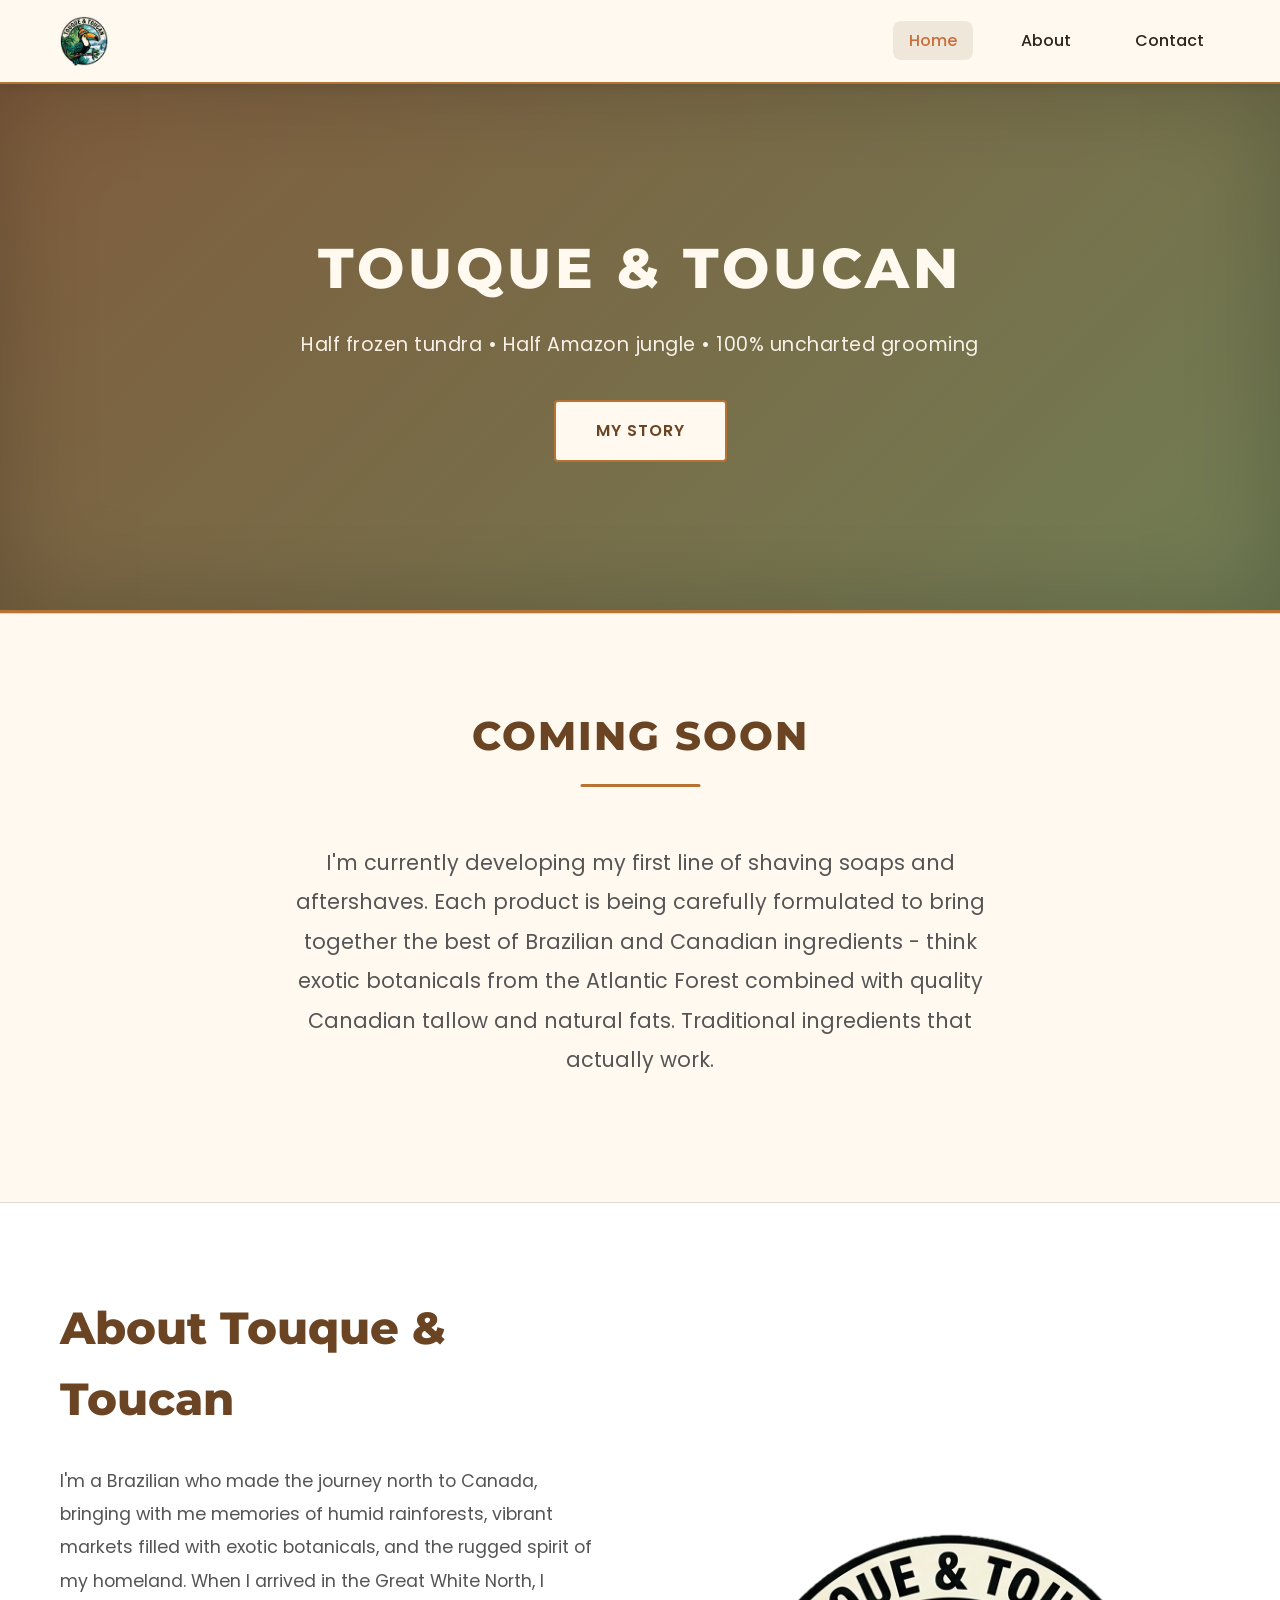
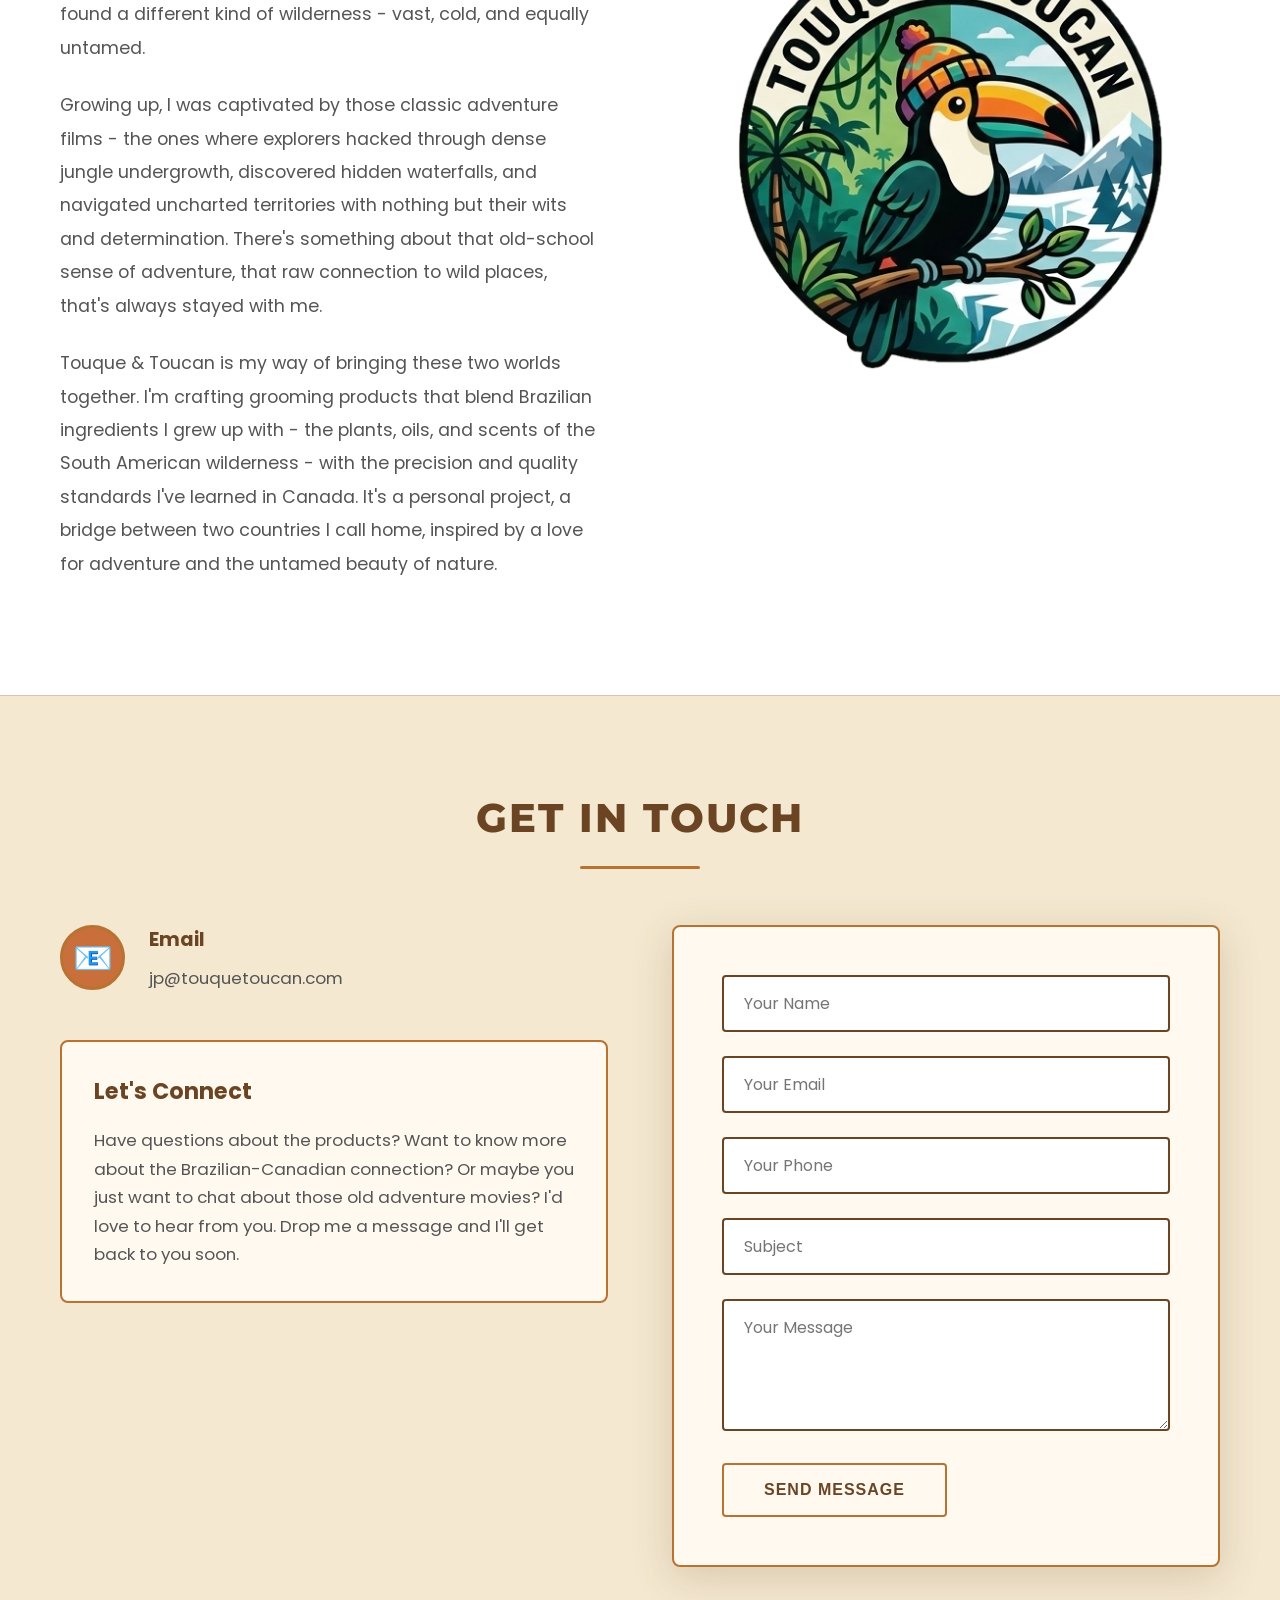
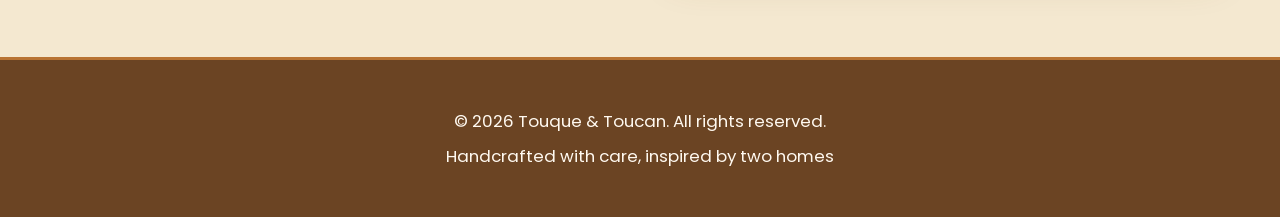
==== index.html @ 8577891a "Remove logo heading from navbar Removed the logo heading from the navbar and ensured proper HTML str" ====
<!DOCTYPE html>
<html lang="en">
<head>
    <meta charset="UTF-8">
    <meta name="viewport" content="width=device-width, initial-scale=1.0">
    <title>Touque & Toucan - Premium Men's Grooming Supplies | Shaving Soaps & Aftershaves</title>
    
    <!-- SEO Meta Tags -->
    <meta name="description" content="Touque & Toucan - Brazilian-Canadian men's grooming products. Handcrafted shaving soaps and aftershaves combining exotic Brazilian botanicals with quality Canadian ingredients. Inspired by adventure and classic exploration.">
    <meta name="keywords" content="men's grooming, shaving soap, aftershave, Brazilian ingredients, Canadian tallow, natural shaving, wet shaving, artisan grooming, adventure grooming, Touque & Toucan">
    <meta name="author" content="Touque & Toucan">
    <meta name="robots" content="index, follow">
    <meta name="theme-color" content="#6B4423">
    
    <!-- Open Graph / Facebook -->
    <meta property="og:type" content="website">
    <meta property="og:url" content="https://touqueandtoucan.com/">
    <meta property="og:title" content="Touque & Toucan - Premium Men's Grooming Supplies">
    <meta property="og:description" content="Brazilian-Canadian men's grooming products. Handcrafted shaving soaps and aftershaves inspired by adventure and classic exploration.">
    <meta property="og:image" content="https://touqueandtoucan.com/touqueandtoucan.png">
    
    <!-- Twitter -->
    <meta property="twitter:card" content="summary_large_image">
    <meta property="twitter:url" content="https://touqueandtoucan.com/">
    <meta property="twitter:title" content="Touque & Toucan - Premium Men's Grooming Supplies">
    <meta property="twitter:description" content="Brazilian-Canadian men's grooming products. Handcrafted shaving soaps and aftershaves inspired by adventure.">
    <meta property="twitter:image" content="https://touqueandtoucan.com/touqueandtoucan.png">
    
    <!-- Canonical URL -->
    <link rel="canonical" href="https://touqueandtoucan.com/">
    
    <!-- Favicon -->
    <link rel="icon" type="image/png" href="touqueandtoucan.png">
    
    <link rel="stylesheet" href="styles.css">
    <link rel="preconnect" href="https://fonts.googleapis.com">
    <link rel="preconnect" href="https://fonts.gstatic.com" crossorigin>
    <link href="https://fonts.googleapis.com/css2?family=Poppins:wght@300;400;500;600;700&family=Montserrat:wght@700;800&display=swap" rel="stylesheet">
</head>
<body>
    <!-- Header -->
    <header>
        <nav class="navbar">
            <div class="container">
                <div class="logo">
                    <div class="logo-icon"><img src="touqueandtoucan.png" alt="Touque & Toucan Logo"></div>
                </div>
                <ul class="nav-menu">
                    <li><a href="#home">Home</a></li>
                    <li><a href="#about">About</a></li>
                    <li><a href="#contact">Contact</a></li>
                </ul>
            </div>
        </nav>
    </header>

    <!-- Hero Section -->
    <section id="home" class="hero">
        <div class="hero-content">
            <h2>Touque & Toucan</h2>
            <p>Half frozen tundra • Half Amazon jungle • 100% uncharted grooming</p>
            <a href="#about" class="btn btn-primary">My Story</a>
        </div>
    </section>

    <!-- Coming Soon Section -->
    <section id="coming-soon" class="coming-soon">
        <div class="container">
            <h2 class="section-title">Coming Soon</h2>
            <div class="coming-soon-content">
                <p class="coming-soon-text">I'm currently developing my first line of shaving soaps and aftershaves. Each product is being carefully formulated to bring together the best of Brazilian and Canadian ingredients - think exotic botanicals from the Atlantic Forest combined with quality Canadian tallow and natural fats. Traditional ingredients that actually work.</p>                
            </div>
        </div>
    </section>

    <!-- About Section -->
    <section id="about" class="about">
        <div class="container">
            <div class="about-content">
                <div class="about-text">
                    <h2>About Touque & Toucan</h2>
                    <p>I'm a Brazilian who made the journey north to Canada, bringing with me memories of humid rainforests, vibrant markets filled with exotic botanicals, and the rugged spirit of my homeland. When I arrived in the Great White North, I found a different kind of wilderness - vast, cold, and equally untamed.</p>
                    <p>Growing up, I was captivated by those classic adventure films - the ones where explorers hacked through dense jungle undergrowth, discovered hidden waterfalls, and navigated uncharted territories with nothing but their wits and determination. There's something about that old-school sense of adventure, that raw connection to wild places, that's always stayed with me.</p>
                    <p>Touque & Toucan is my way of bringing these two worlds together. I'm crafting grooming products that blend Brazilian ingredients I grew up with - the plants, oils, and scents of the South American wilderness - with the precision and quality standards I've learned in Canada. It's a personal project, a bridge between two countries I call home, inspired by a love for adventure and the untamed beauty of nature.</p>
                </div>
                <div class="about-image">
                    <div class="image-placeholder">
                        <img src="touqueandtoucan.png" alt="Touque & Toucan Logo">
                    </div>
                </div>
            </div>
        </div>
    </section>

    <!-- Contact Section -->
    <section id="contact" class="contact">
        <div class="container">
            <h2 class="section-title">Get in Touch</h2>
            <div class="contact-content">
                <div class="contact-info">
                    <div class="info-item">
                        <div class="info-icon">📧</div>
                        <div>
                            <h3>Email</h3>
                            <p>jp@touquetoucan.com</p>
                        </div>
                    </div>
                    <div class="info-message">
                        <h3>Let's Connect</h3>
                        <p>Have questions about the products? Want to know more about the Brazilian-Canadian connection? Or maybe you just want to chat about those old adventure movies? I'd love to hear from you. Drop me a message and I'll get back to you soon.</p>
                    </div>
                </div>
                <div class="contact-form">
                    <form>
                        <div class="form-group">
                            <input type="text" placeholder="Your Name" required>
                        </div>
                        <div class="form-group">
                            <input type="email" placeholder="Your Email" required>
                        </div>
                        <div class="form-group">
                            <input type="tel" placeholder="Your Phone">
                        </div>
                        <div class="form-group">
                            <input type="text" placeholder="Subject">
                        </div>
                        <div class="form-group">
                            <textarea rows="4" placeholder="Your Message"></textarea>
                        </div>
                        <button type="submit" class="btn btn-primary">Send Message</button>
                    </form>
                </div>
            </div>
        </div>
    </section>

    <!-- Footer -->
    <footer>
        <div class="container">
            <p>&copy; 2026 Touque & Toucan. All rights reserved.</p>
            <p>Handcrafted with care, inspired by two homes</p>
        </div>
    </footer>

    <!-- Structured Data for SEO -->
    <script type="application/ld+json">
    {
        "@context": "https://schema.org",
        "@type": "LocalBusiness",
        "name": "Touque & Toucan",
        "description": "Premium men's grooming supplies combining Brazilian botanicals with Canadian ingredients. Handcrafted shaving soaps and aftershaves.",
        "url": "https://touqueandtoucan.com/",
        "logo": "https://touqueandtoucan.com/touqueandtoucan.png",
        "image": "https://touqueandtoucan.com/touqueandtoucan.png",
        "email": "hello@touquetoucan.com",
        "priceRange": "$$",
        "openingHours": "Mo-Su",
        "sameAs": []
    }
    </script>

    <script src="script.js"></script>
</body>
</html>
---- styles.css ----
/* Reset and Base Styles */
* {
    margin: 0;
    padding: 0;
    box-sizing: border-box;
}

:root {
    --leather-brown: #6B4423;
    --aged-paper: #F4E8D0;
    --olive-green: #5A6B3F;
    --rust-orange: #C86F3C;
    --deep-navy: #1F3A4F;
    --cream: #FFF9F0;
    --jungle-dark: #3B4A2F;
    --copper: #B87333;
    --dark-text: #2D2520;
}

body {
    font-family: 'Poppins', sans-serif;
    line-height: 1.6;
    color: var(--dark-text);
    overflow-x: hidden;
    background: var(--aged-paper);
}

.container {
    max-width: 1200px;
    margin: 0 auto;
    padding: 0 20px;
}

/* Header & Navigation */
header {
    background: var(--cream);
    box-shadow: 0 2px 8px rgba(43, 37, 32, 0.15);
    position: sticky;
    top: 0;
    z-index: 1000;
    border-bottom: 2px solid var(--copper);
}

.navbar {
    padding: 1rem 0;
}

.navbar .container {
    display: flex;
    justify-content: space-between;
    align-items: center;
}

.logo {
    display: flex;
    align-items: center;
    gap: 0.8rem;
}

.logo-icon {
    font-size: 2.5rem;
    display: flex;
    align-items: center;
}

.logo-icon img {
    height: 50px;
    width: auto;
}

.logo h1 {
    font-size: 1.8rem;
    color: var(--leather-brown);
    font-weight: 700;
    font-family: 'Montserrat', sans-serif;
    letter-spacing: 1px;
}

.nav-menu {
    display: flex;
    list-style: none;
    gap: 2rem;
}

.nav-menu a {
    text-decoration: none;
    color: var(--dark-text);
    font-weight: 500;
    transition: all 0.3s ease;
    padding: 0.5rem 1rem;
    border-radius: 8px;
}

.nav-menu a:hover {
    background: rgba(107, 68, 35, 0.1);
    color: var(--rust-orange);
}

/* Hero Section */
.hero {
    background: linear-gradient(135deg, rgba(107, 68, 35, 0.85), rgba(90, 107, 63, 0.85)), 
                url('pexels-catiamatos-1072179.jpg') center/cover no-repeat;
    color: var(--cream);
    padding: 140px 20px;
    text-align: center;
    position: relative;
    overflow: hidden;
    border-bottom: 3px solid var(--copper);
    box-shadow: inset 0 0 100px rgba(0, 0, 0, 0.2);
}

.hero::before {
    content: '';
    display: none;
}

.hero::after {
    content: '';
    display: none;
}

.hero-content {
    position: relative;
    z-index: 1;
}

.hero-content h2 {
    font-size: 3.5rem;
    margin-bottom: 1rem;
    font-weight: 800;
    font-family: 'Montserrat', sans-serif;
    animation: fadeInUp 1s ease;
    text-transform: uppercase;
    letter-spacing: 4px;
    position: relative;
    z-index: 1;
}

.hero-content p {
    font-size: 1.2rem;
    margin-bottom: 2.5rem;
    opacity: 0.95;
    animation: fadeInUp 1s ease 0.2s backwards;
    letter-spacing: 0.5px;
    position: relative;
    z-index: 1;
    font-weight: 400;
}

@keyframes fadeInUp {
    from {
        opacity: 0;
        transform: translateY(30px);
    }
    to {
        opacity: 1;
        transform: translateY(0);
    }
}

/* Buttons */
.btn {
    display: inline-block;
    padding: 16px 40px;
    text-decoration: none;
    border-radius: 4px;
    font-weight: 600;
    transition: all 0.3s ease;
    border: none;
    cursor: pointer;
    font-size: 1rem;
    text-transform: uppercase;
    letter-spacing: 1px;
    position: relative;
    overflow: hidden;
}

.btn::after {
    content: '';
    position: absolute;
    top: 50%;
    left: 50%;
    width: 0;
    height: 0;
    border-radius: 50%;
    background: rgba(255, 255, 255, 0.2);
    transform: translate(-50%, -50%);
    transition: width 0.6s, height 0.6s;
}

.btn:hover::after {
    width: 300px;
    height: 300px;
}

.btn-primary {
    background: var(--cream);
    color: var(--leather-brown);
    animation: fadeInUp 1s ease 0.4s backwards;
    border: 2px solid var(--copper);
    position: relative;
    z-index: 1;
}

.btn-primary:hover {
    transform: translateY(-2px);
    box-shadow: 0 8px 20px rgba(0, 0, 0, 0.3);
    background: var(--rust-orange);
    color: var(--cream);
}

/* Section Styles */
section {
    padding: 90px 20px;
}

.section-title {
    text-align: center;
    font-size: 2.5rem;
    margin-bottom: 3.5rem;
    color: var(--leather-brown);
    font-weight: 800;
    font-family: 'Montserrat', sans-serif;
    position: relative;
    display: inline-block;
    left: 50%;
    transform: translateX(-50%);
    text-transform: uppercase;
    letter-spacing: 2px;
}

.section-title::after {
    content: '';
    display: block;
    width: 120px;
    height: 3px;
    background: var(--copper);
    margin: 1rem auto 0;
    border-radius: 2px;
}

/* Coming Soon Section */
.coming-soon {
    background: var(--cream);
    border-top: 1px solid rgba(107, 68, 35, 0.2);
}

.coming-soon-content {
    max-width: 700px;
    margin: 0 auto;
    text-align: center;
}

.coming-soon-text {
    font-size: 1.3rem;
    color: #555;
    line-height: 1.9;
    margin-bottom: 2rem;
}

.launch-text {
    font-size: 1.6rem;
    font-weight: 700;
    color: var(--rust-orange);
    margin-bottom: 2.5rem;
    font-family: 'Montserrat', sans-serif;
}

.notify-form {
    display: flex;
    gap: 1rem;
    max-width: 500px;
    margin: 0 auto;
    flex-wrap: wrap;
}

.notify-form input[type="email"] {
    flex: 1;
    min-width: 250px;
    padding: 14px 20px;
    border: 2px solid var(--leather-brown);
    border-radius: 4px;
    font-family: 'Poppins', sans-serif;
    font-size: 1rem;
    background: white;
}

.notify-form input[type="email"]:focus {
    outline: none;
    border-color: var(--rust-orange);
    box-shadow: 0 0 0 3px rgba(200, 111, 60, 0.1);
}

.btn-notify {
    background: var(--leather-brown);
    color: var(--cream);
    padding: 14px 32px;
    border: none;
    border-radius: 4px;
    font-weight: 600;
    cursor: pointer;
    transition: all 0.3s ease;
    font-size: 1rem;
    text-transform: uppercase;
    position: relative;
    z-index: 1;
}

.btn-notify:hover {
    transform: translateY(-2px);
    box-shadow: 0 6px 15px rgba(107, 68, 35, 0.4);
    background: var(--rust-orange);
}

/* About Section */
.about {
    background: white;
    border-top: 1px solid rgba(107, 68, 35, 0.2);
}

.about-content {
    display: grid;
    grid-template-columns: 1fr 1fr;
    gap: 5rem;
    align-items: center;
}

.about-text h2 {
    font-size: 2.8rem;
    margin-bottom: 1.8rem;
    color: var(--leather-brown);
    font-weight: 800;
    font-family: 'Montserrat', sans-serif;
}

.about-text p {
    margin-bottom: 1.5rem;
    color: #555;
    font-size: 1.1rem;
    line-height: 1.9;
}

.about-image .image-placeholder {
    background: transparent;
    border-radius: 8px;
    height: 450px;
    display: flex;
    align-items: center;
    justify-content: center;
    font-size: 12rem;
    position: relative;
    overflow: hidden;
}

.about-image .image-placeholder img {
    max-width: 100%;
    max-height: 100%;
    object-fit: contain;
    position: relative;
    z-index: 1;
}

.about-image .image-placeholder::before {
    content: '';
    display: none;
}

/* Contact Section */
.contact {
    background: var(--aged-paper);
    border-top: 1px solid rgba(107, 68, 35, 0.2);
}

.contact-content {
    display: grid;
    grid-template-columns: 1fr 1fr;
    gap: 4rem;
}

.contact-info {
    display: flex;
    flex-direction: column;
    gap: 2rem;
}

.info-item {
    display: flex;
    gap: 1.5rem;
    align-items: flex-start;
}

.info-icon {
    font-size: 2rem;
    background: var(--rust-orange);
    color: var(--cream);
    width: 65px;
    height: 65px;
    border-radius: 50%;
    display: flex;
    align-items: center;
    justify-content: center;
    flex-shrink: 0;
    border: 3px solid var(--copper);
}

.info-item h3 {
    color: var(--leather-brown);
    margin-bottom: 0.5rem;
    font-size: 1.2rem;
    font-weight: 700;
}

.info-item p {
    color: #555;
    font-size: 1.05rem;
    line-height: 1.7;
}

.info-message {
    background: var(--cream);
    padding: 2rem;
    border-radius: 8px;
    border: 2px solid var(--copper);
    margin-top: 1rem;
}

.info-message h3 {
    color: var(--leather-brown);
    margin-bottom: 1rem;
    font-size: 1.4rem;
    font-weight: 700;
}

.info-message p {
    color: #555;
    font-size: 1.05rem;
    line-height: 1.7;
}

/* Contact Form */
.contact-form {
    background: var(--cream);
    padding: 3rem;
    border-radius: 8px;
    box-shadow: 0 10px 40px rgba(107, 68, 35, 0.2);
    border: 2px solid var(--copper);
}

.form-group {
    margin-bottom: 1.5rem;
}

.form-group input,
.form-group textarea {
    width: 100%;
    padding: 14px 20px;
    border: 2px solid var(--leather-brown);
    border-radius: 4px;
    font-family: 'Poppins', sans-serif;
    font-size: 1rem;
    transition: all 0.3s ease;
    background: white;
}

.form-group input:focus,
.form-group textarea:focus {
    outline: none;
    border-color: var(--rust-orange);
    box-shadow: 0 0 0 3px rgba(200, 111, 60, 0.1);
    background: white;
}

.form-group textarea {
    resize: vertical;
}

/* Footer */
footer {
    background: var(--leather-brown);
    color: var(--cream);
    text-align: center;
    padding: 2.5rem 20px;
    border-top: 3px solid var(--copper);
}

footer p {
    margin: 0.5rem 0;
    font-size: 1.05rem;
}

/* Responsive Design */
@media (max-width: 768px) {
    .nav-menu {
        flex-direction: column;
        gap: 0.5rem;
    }
    
    .hero-content h2 {
        font-size: 2.5rem;
    }
    
    .hero-content p {
        font-size: 1.2rem;
    }
    
    .coming-soon-content {
        padding: 0 1rem;
    }
    
    .notify-form {
        flex-direction: column;
        gap: 1rem;
    }
    
    .notify-form input[type="email"] {
        min-width: 100%;
    }
    
    .about-content,
    .contact-content {
        grid-template-columns: 1fr;
        gap: 2.5rem;
    }
    
    .about-image .image-placeholder {
        height: 320px;
        font-size: 8rem;
    }
    
    .section-title {
        font-size: 2.2rem;
    }
}

@media (max-width: 480px) {
    .navbar .container {
        flex-direction: column;
        gap: 1rem;
    }
    
    .hero {
        padding: 100px 20px;
    }
    
    .hero-content h2 {
        font-size: 2rem;
        letter-spacing: 2px;
    }
    
    .hero-content p {
        font-size: 1.1rem;
    }
    
    section {
        padding: 60px 20px;
    }
    
    .contact-form {
        padding: 2rem;
    }
}
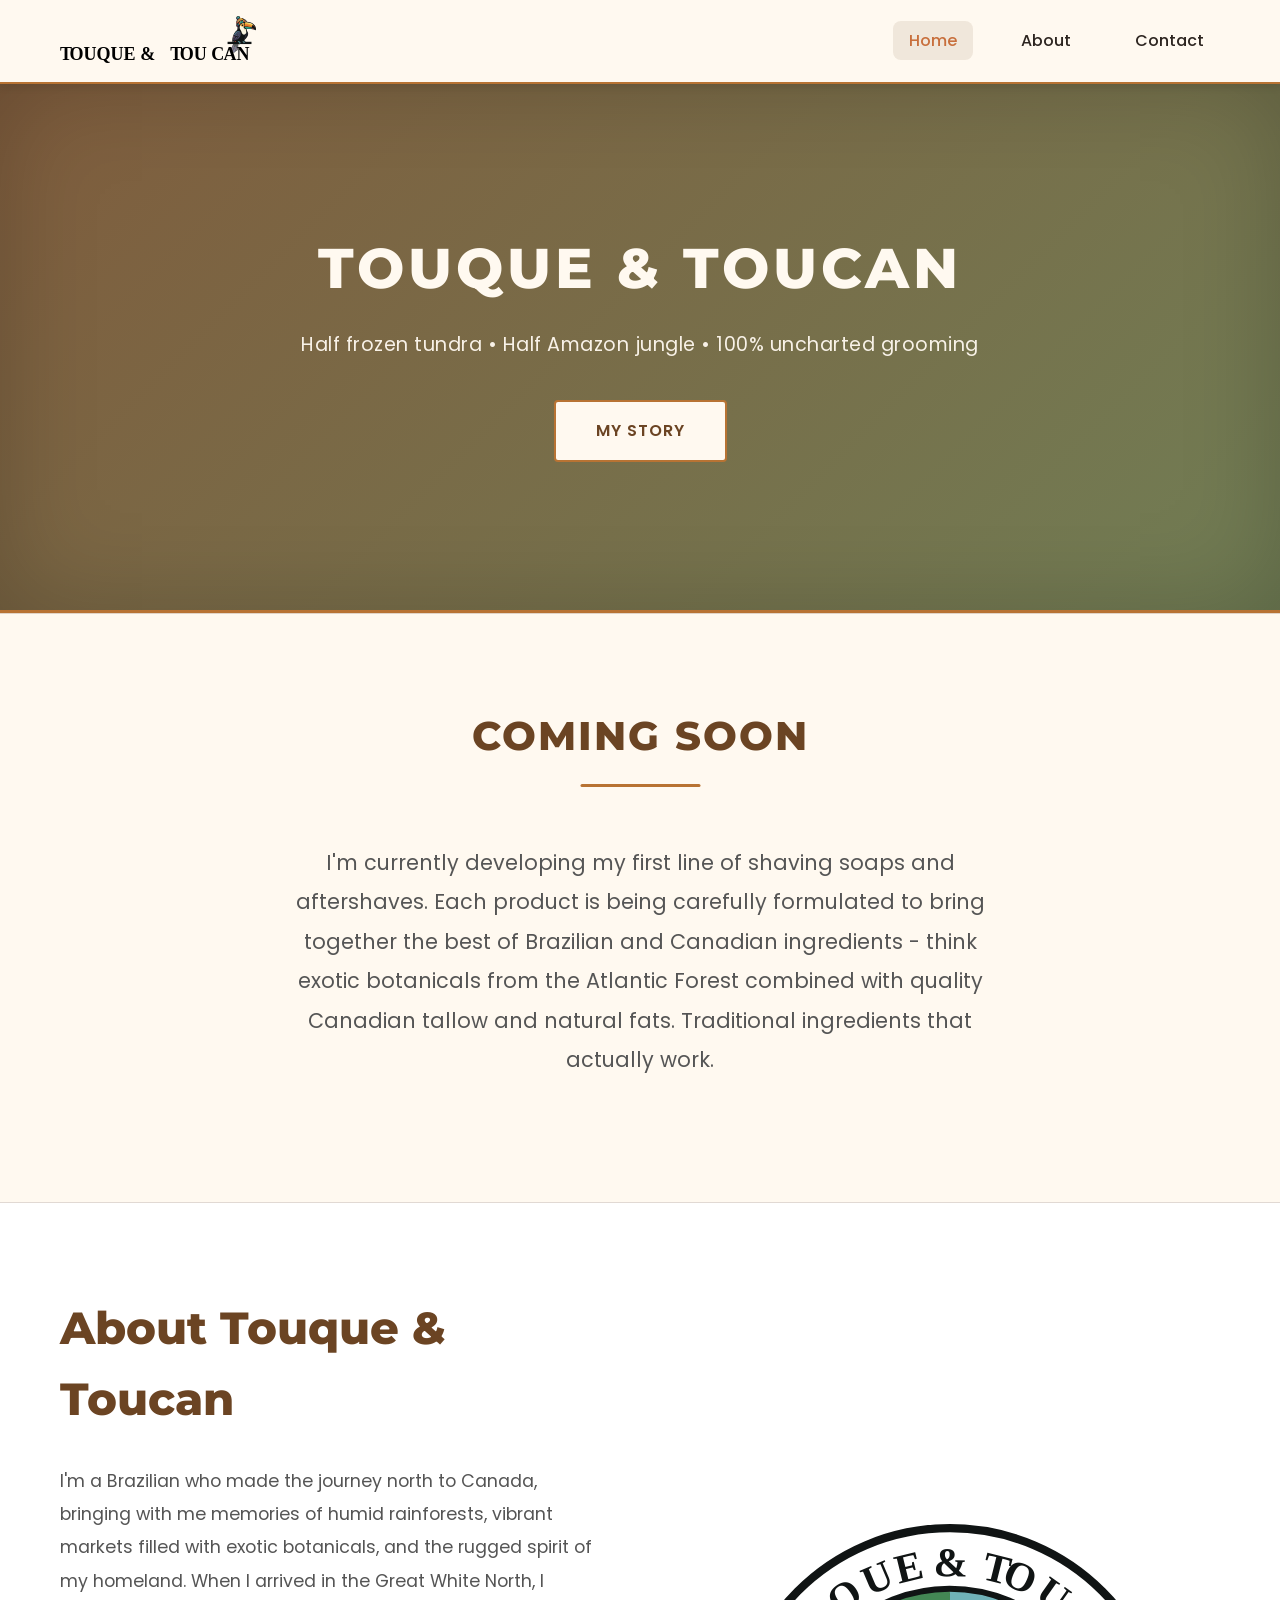
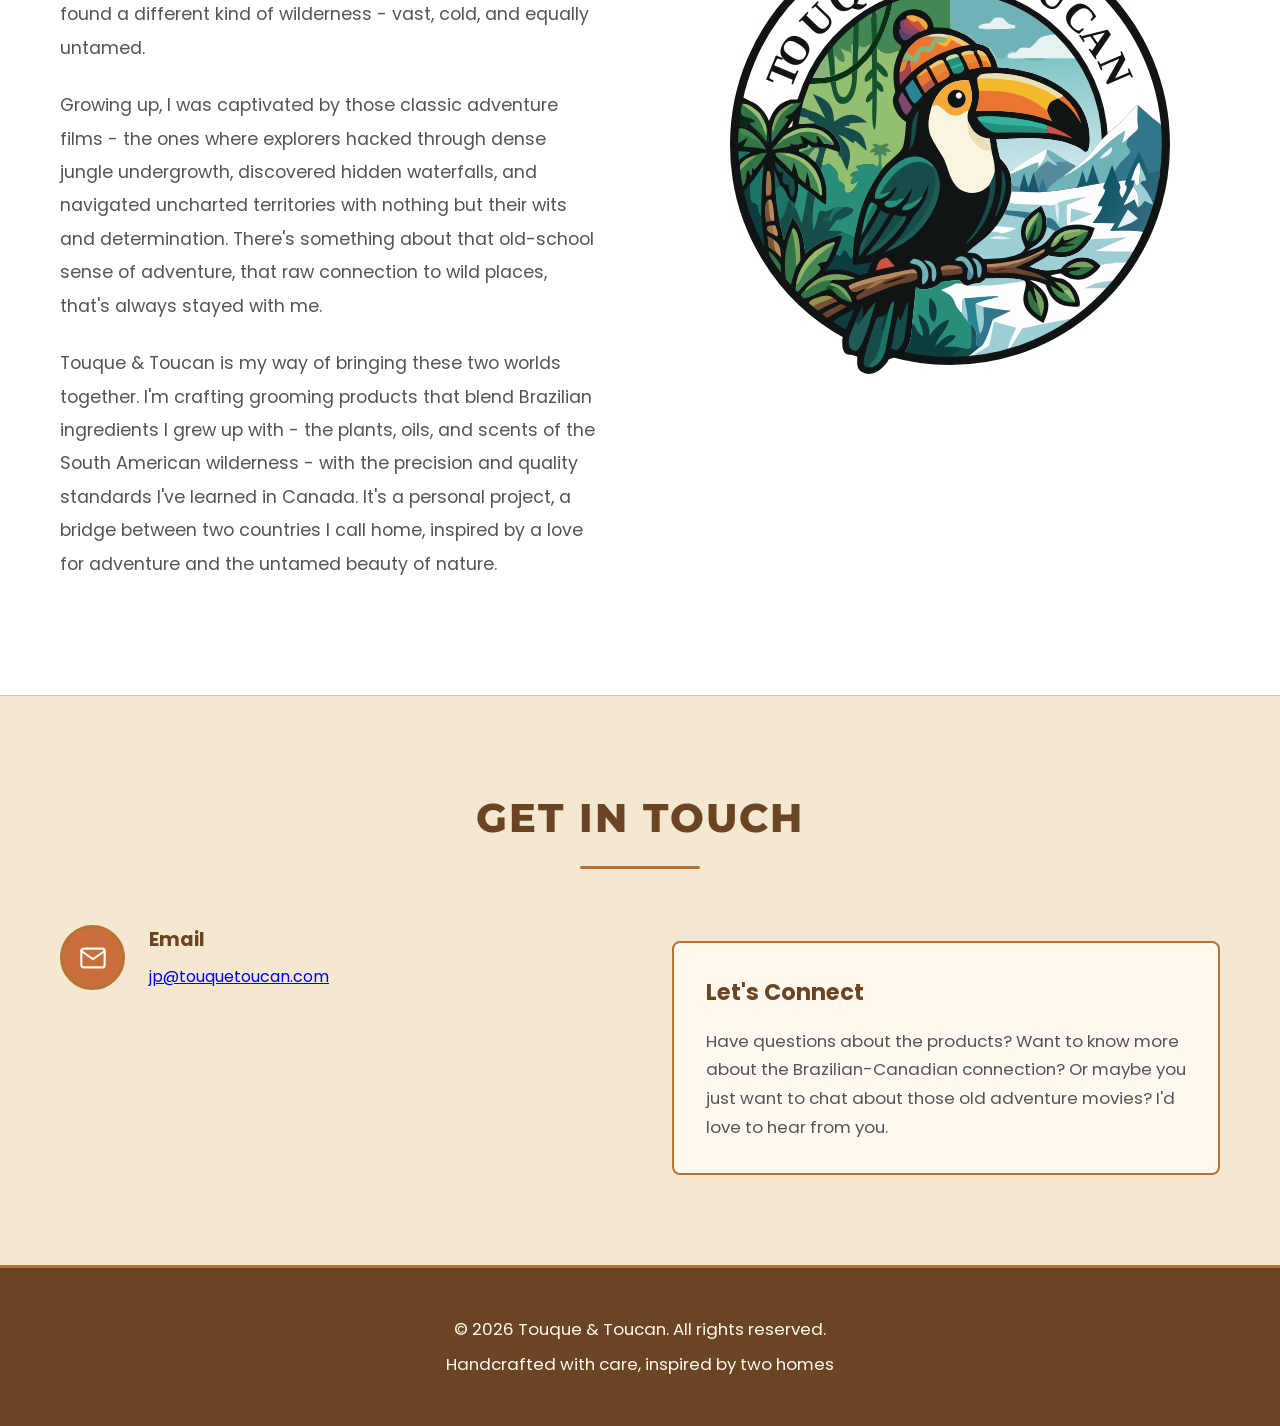
==== commit 7d2fb60d: "Update logo images and enhance contact section in index.html" ====
--- a/index.html
+++ b/index.html
@@ -43,7 +43,7 @@
         <nav class="navbar">
             <div class="container">
                 <div class="logo">
-                    <div class="logo-icon"><img src="touqueandtoucan.png" alt="Touque & Toucan Logo"></div>
+                    <div class="logo-icon"><img src="SVG/Asset 4.svg" alt="Touque & Toucan Logo"></div>
                 </div>
                 <ul class="nav-menu">
                     <li><a href="#home">Home</a></li>
@@ -85,7 +85,7 @@
                 </div>
                 <div class="about-image">
                     <div class="image-placeholder">
-                        <img src="touqueandtoucan.png" alt="Touque & Toucan Logo">
+                        <img src="SVG/Asset 1.svg" alt="Touque & Toucan Logo">
                     </div>
                 </div>
             </div>
@@ -97,38 +97,21 @@
         <div class="container">
             <h2 class="section-title">Get in Touch</h2>
             <div class="contact-content">
-                <div class="contact-info">
-                    <div class="info-item">
-                        <div class="info-icon">📧</div>
-                        <div>
-                            <h3>Email</h3>
-                            <p>jp@touquetoucan.com</p>
-                        </div>
+                <div class="info-item">
+                    <div class="info-icon">
+                        <svg viewBox="0 0 24 24" fill="none" stroke="currentColor" stroke-width="1.8" stroke-linecap="round" stroke-linejoin="round" width="28" height="28" aria-hidden="true">
+                            <path d="M4 4h16c1.1 0 2 .9 2 2v12c0 1.1-.9 2-2 2H4c-1.1 0-2-.9-2-2V6c0-1.1.9-2 2-2z"/>
+                            <polyline points="22,6 12,13 2,6"/>
+                        </svg>
                     </div>
-                    <div class="info-message">
-                        <h3>Let's Connect</h3>
-                        <p>Have questions about the products? Want to know more about the Brazilian-Canadian connection? Or maybe you just want to chat about those old adventure movies? I'd love to hear from you. Drop me a message and I'll get back to you soon.</p>
+                    <div>
+                        <h3>Email</h3>
+                        <a href="mailto:jp@touquetoucan.com">jp@touquetoucan.com</a>
                     </div>
                 </div>
-                <div class="contact-form">
-                    <form>
-                        <div class="form-group">
-                            <input type="text" placeholder="Your Name" required>
-                        </div>
-                        <div class="form-group">
-                            <input type="email" placeholder="Your Email" required>
-                        </div>
-                        <div class="form-group">
-                            <input type="tel" placeholder="Your Phone">
-                        </div>
-                        <div class="form-group">
-                            <input type="text" placeholder="Subject">
-                        </div>
-                        <div class="form-group">
-                            <textarea rows="4" placeholder="Your Message"></textarea>
-                        </div>
-                        <button type="submit" class="btn btn-primary">Send Message</button>
-                    </form>
+                <div class="info-message">
+                    <h3>Let's Connect</h3>
+                    <p>Have questions about the products? Want to know more about the Brazilian-Canadian connection? Or maybe you just want to chat about those old adventure movies? I'd love to hear from you.</p>
                 </div>
             </div>
         </div>
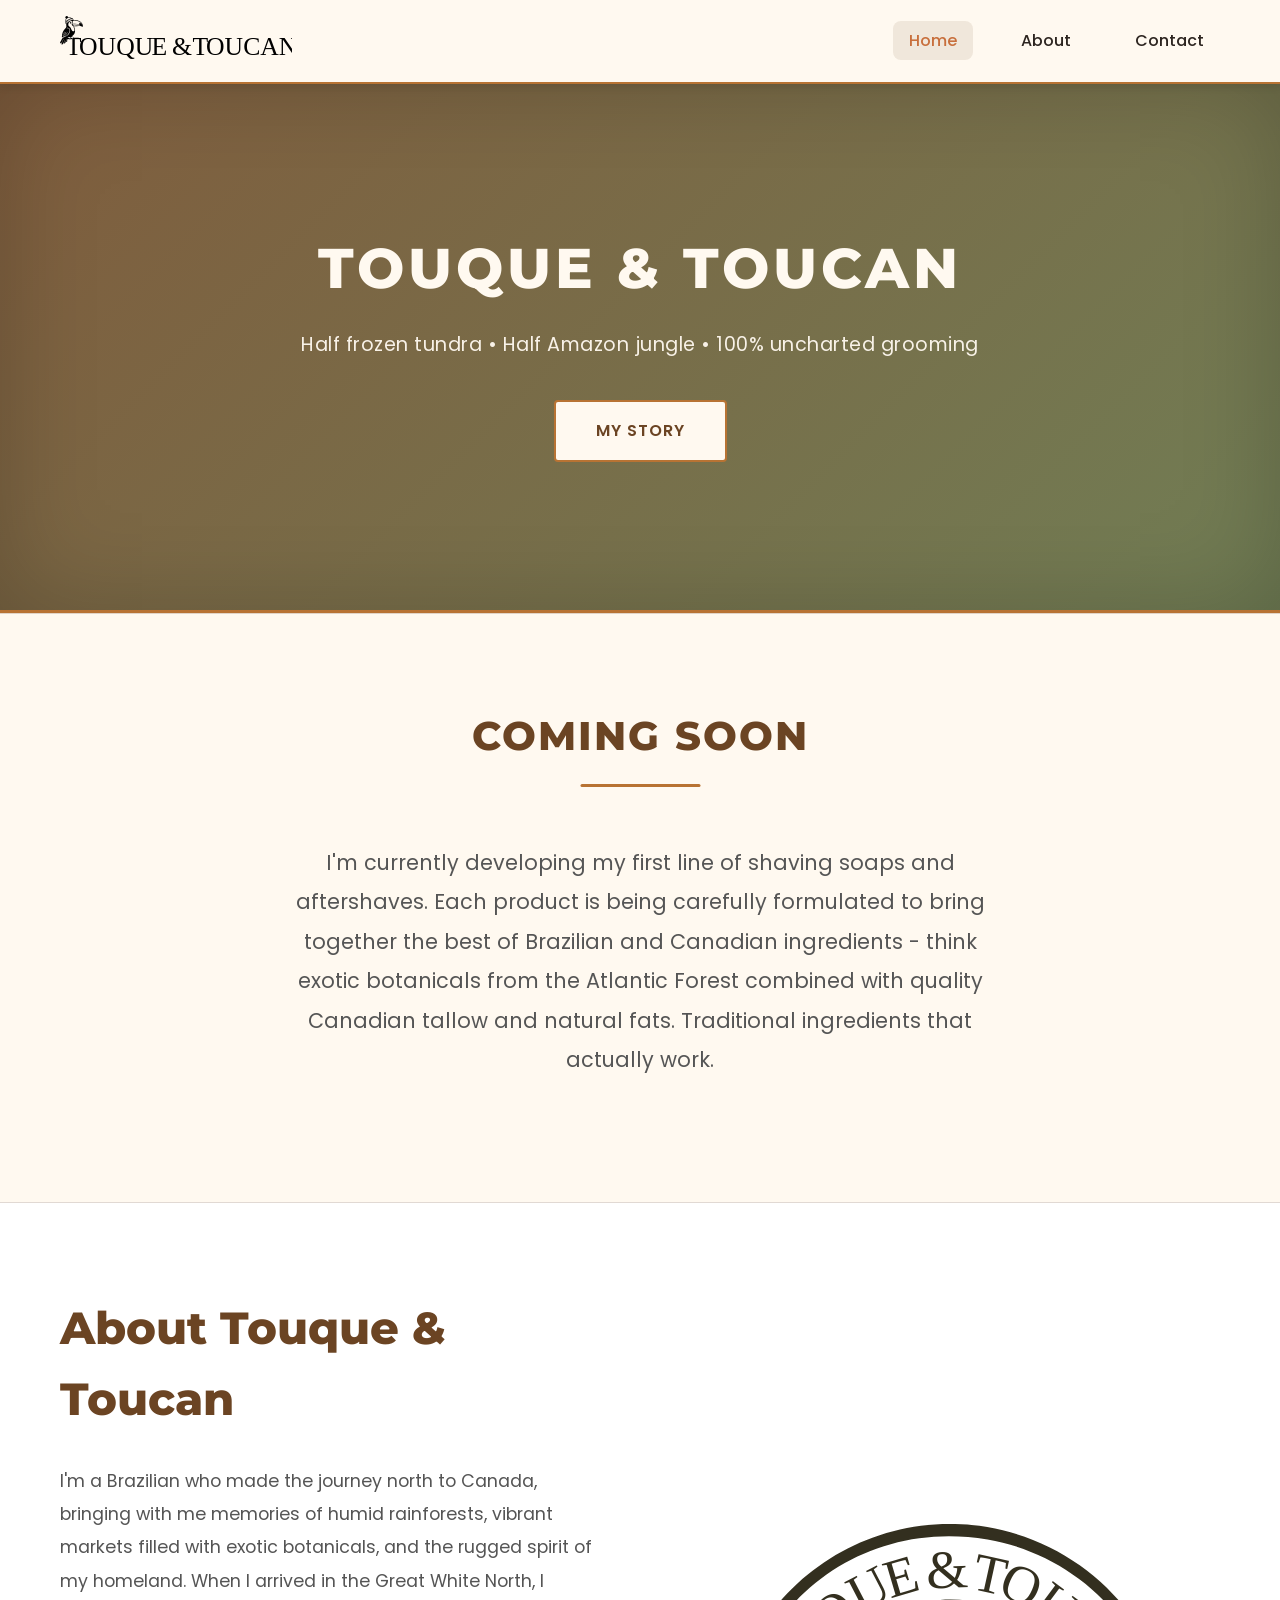
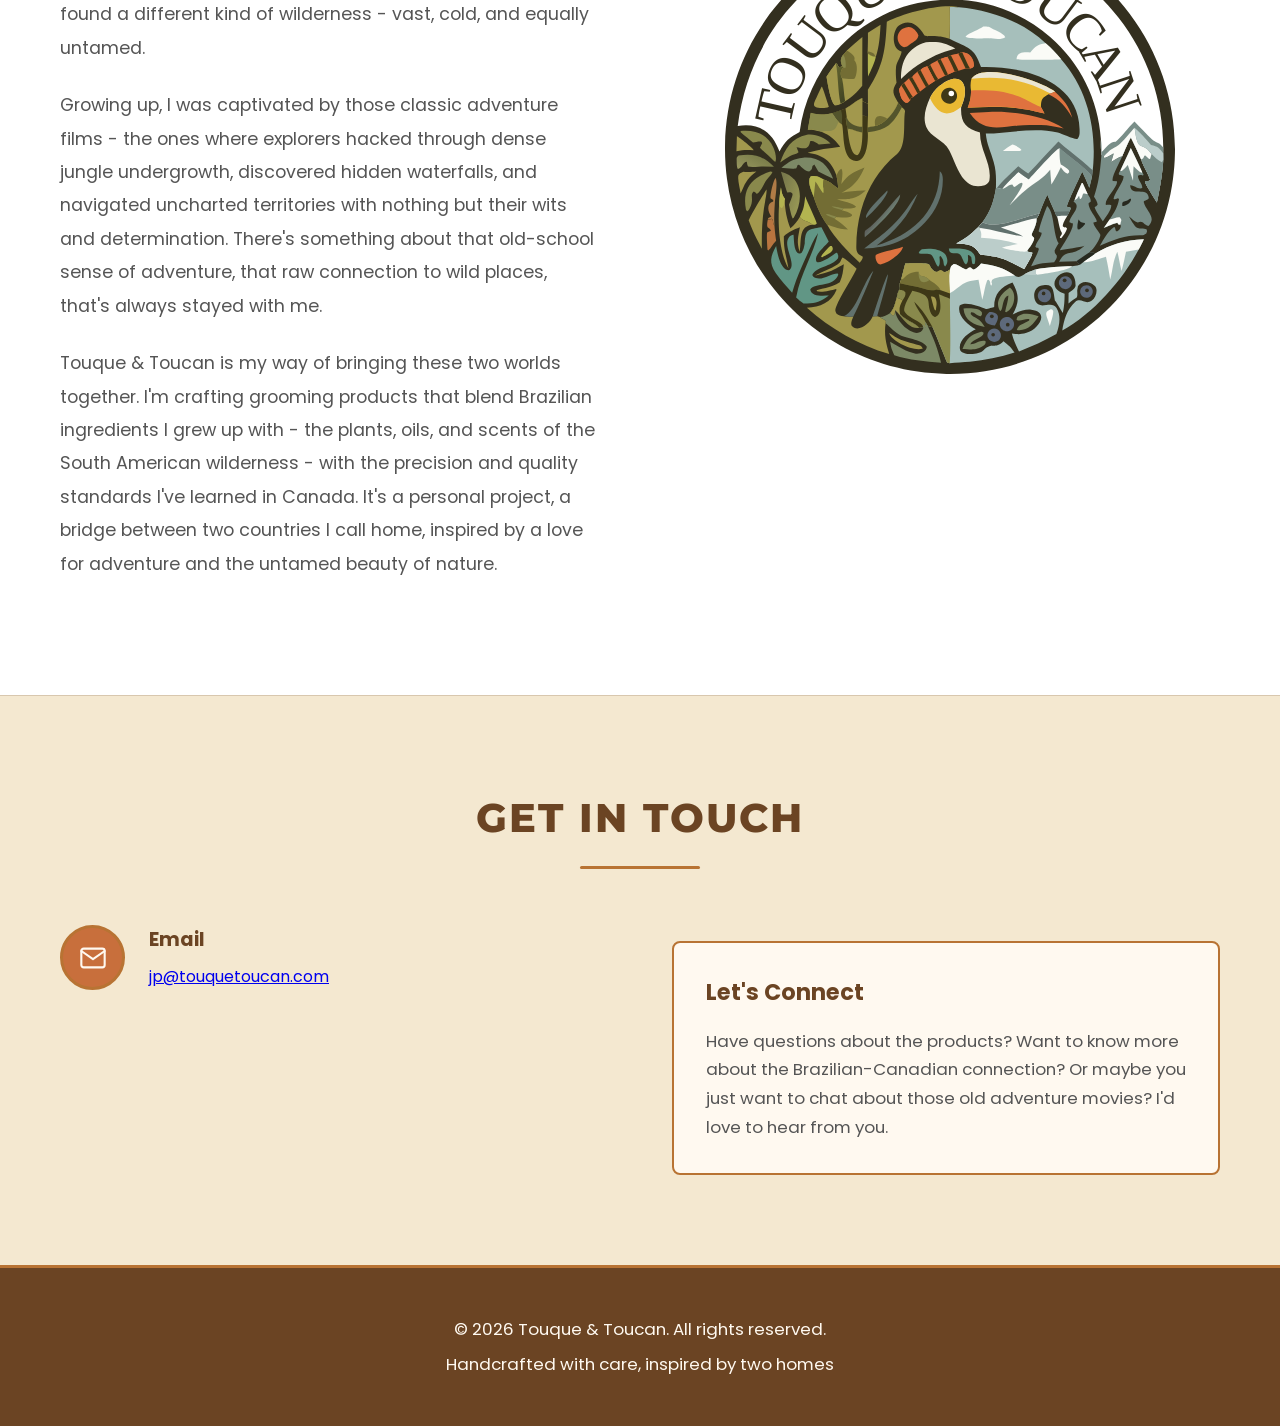
==== commit 74dc76ed: "Update logo images in index.html" ====
--- a/index.html
+++ b/index.html
@@ -43,7 +43,7 @@
         <nav class="navbar">
             <div class="container">
                 <div class="logo">
-                    <div class="logo-icon"><img src="SVG/Asset 4.svg" alt="Touque & Toucan Logo"></div>
+                    <div class="logo-icon"><img src="SVG/T&T Title.svg" alt="Touque & Toucan Logo"></div>
                 </div>
                 <ul class="nav-menu">
                     <li><a href="#home">Home</a></li>
@@ -85,7 +85,7 @@
                 </div>
                 <div class="about-image">
                     <div class="image-placeholder">
-                        <img src="SVG/Asset 1.svg" alt="Touque & Toucan Logo">
+                        <img src="SVG/T&T Detailed.svg" alt="Touque & Toucan Logo">
                     </div>
                 </div>
             </div>
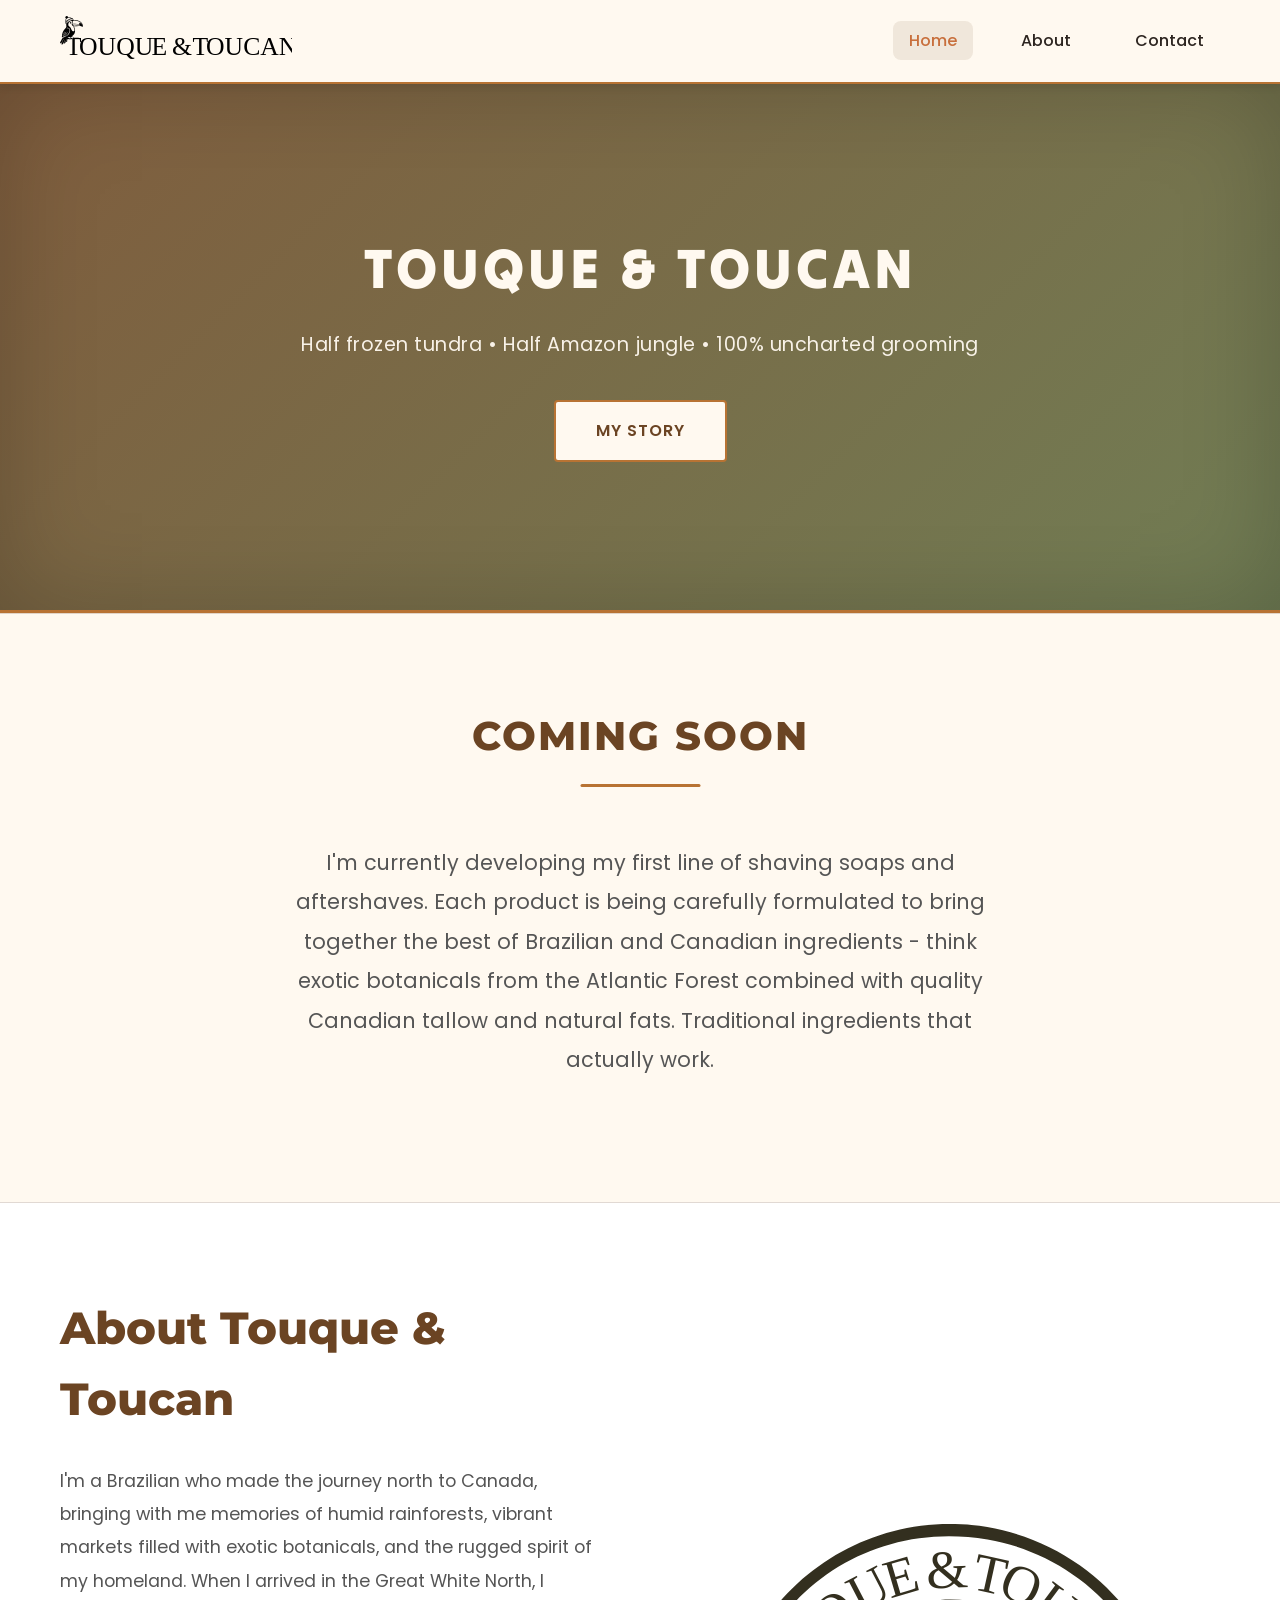
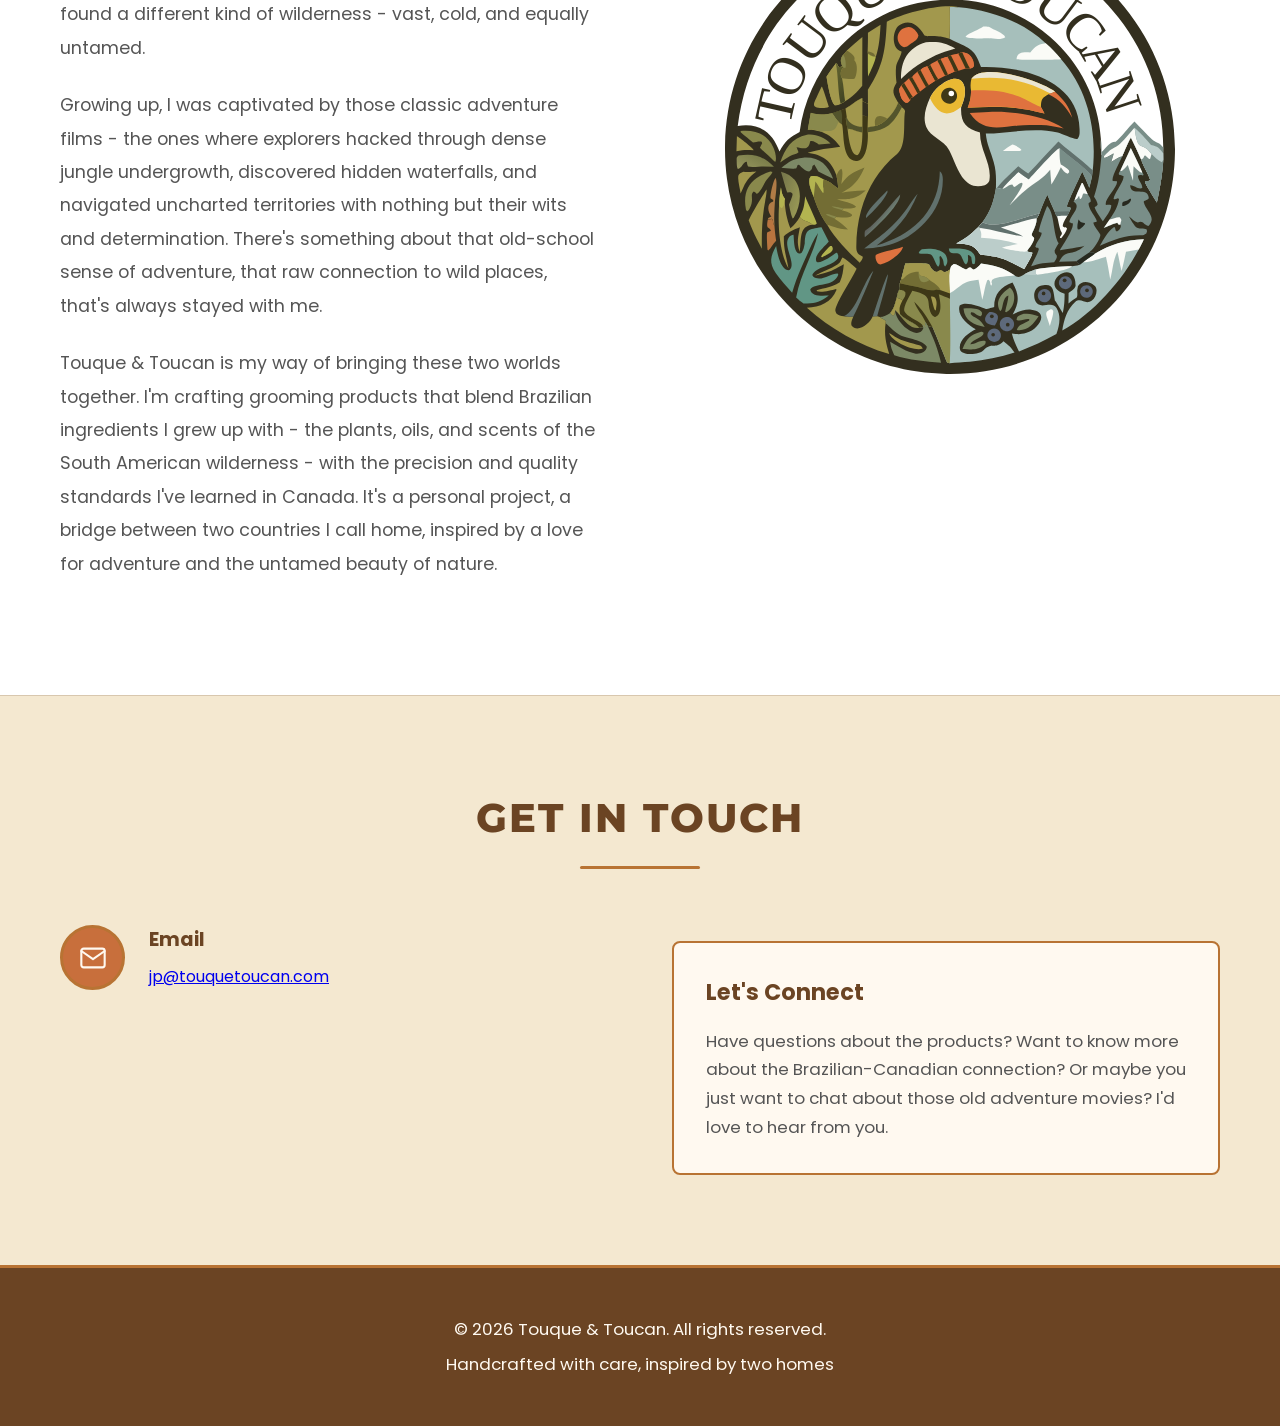
==== commit 46e7fe60: "Add Tilt Warp font to index.html" ====
--- a/index.html
+++ b/index.html
@@ -36,6 +36,7 @@
     <link rel="preconnect" href="https://fonts.googleapis.com">
     <link rel="preconnect" href="https://fonts.gstatic.com" crossorigin>
     <link href="https://fonts.googleapis.com/css2?family=Poppins:wght@300;400;500;600;700&family=Montserrat:wght@700;800&display=swap" rel="stylesheet">
+    <link href="https://fonts.googleapis.com/css2?family=Tilt+Warp&display=swap" rel="stylesheet">
 </head>
 <body>
     <!-- Header -->
--- a/styles.css
+++ b/styles.css
@@ -127,8 +127,13 @@
 .hero-content h2 {
     font-size: 3.5rem;
     margin-bottom: 1rem;
-    font-weight: 800;
-    font-family: 'Montserrat', sans-serif;
+    font-family: "Tilt Warp", sans-serif;
+    font-optical-sizing: auto;
+    font-weight: 400;
+    font-style: normal;
+    font-variation-settings:
+        "XROT" 0,
+        "YROT" 0;
     animation: fadeInUp 1s ease;
     text-transform: uppercase;
     letter-spacing: 4px;
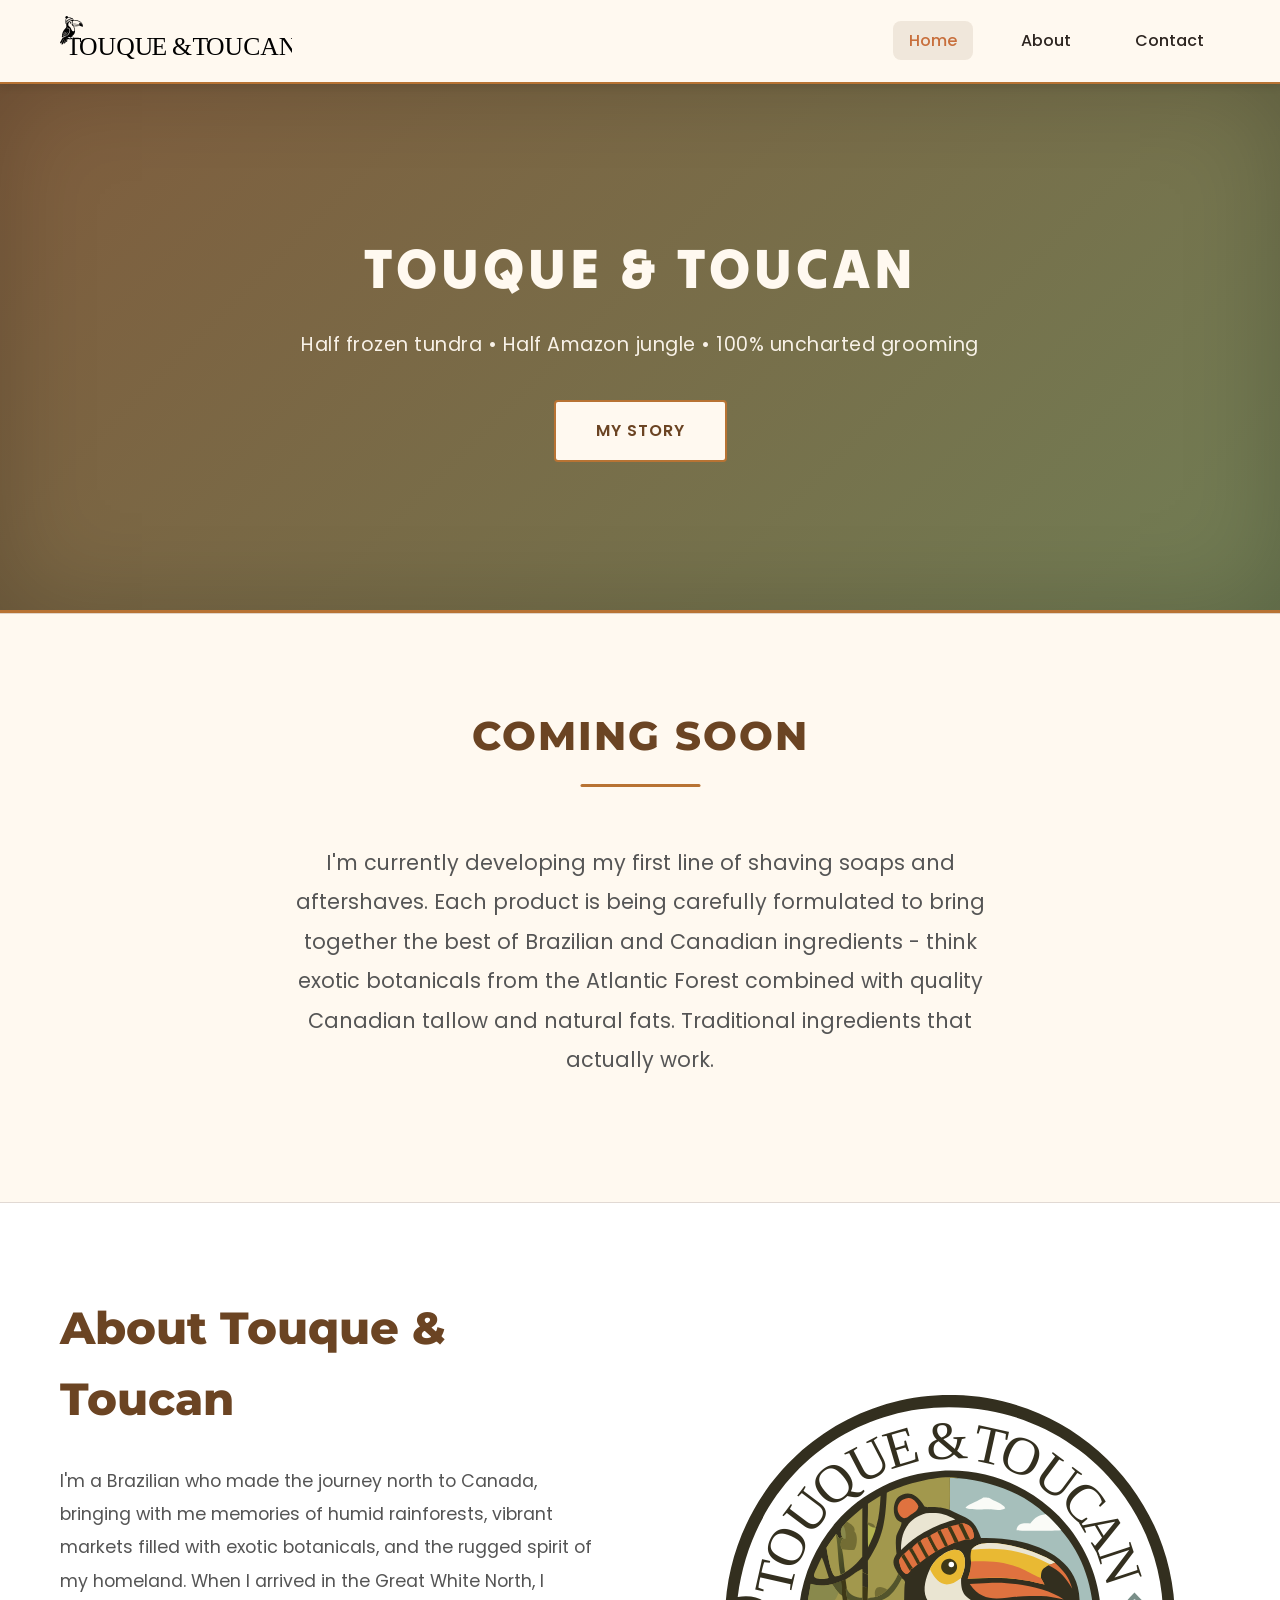
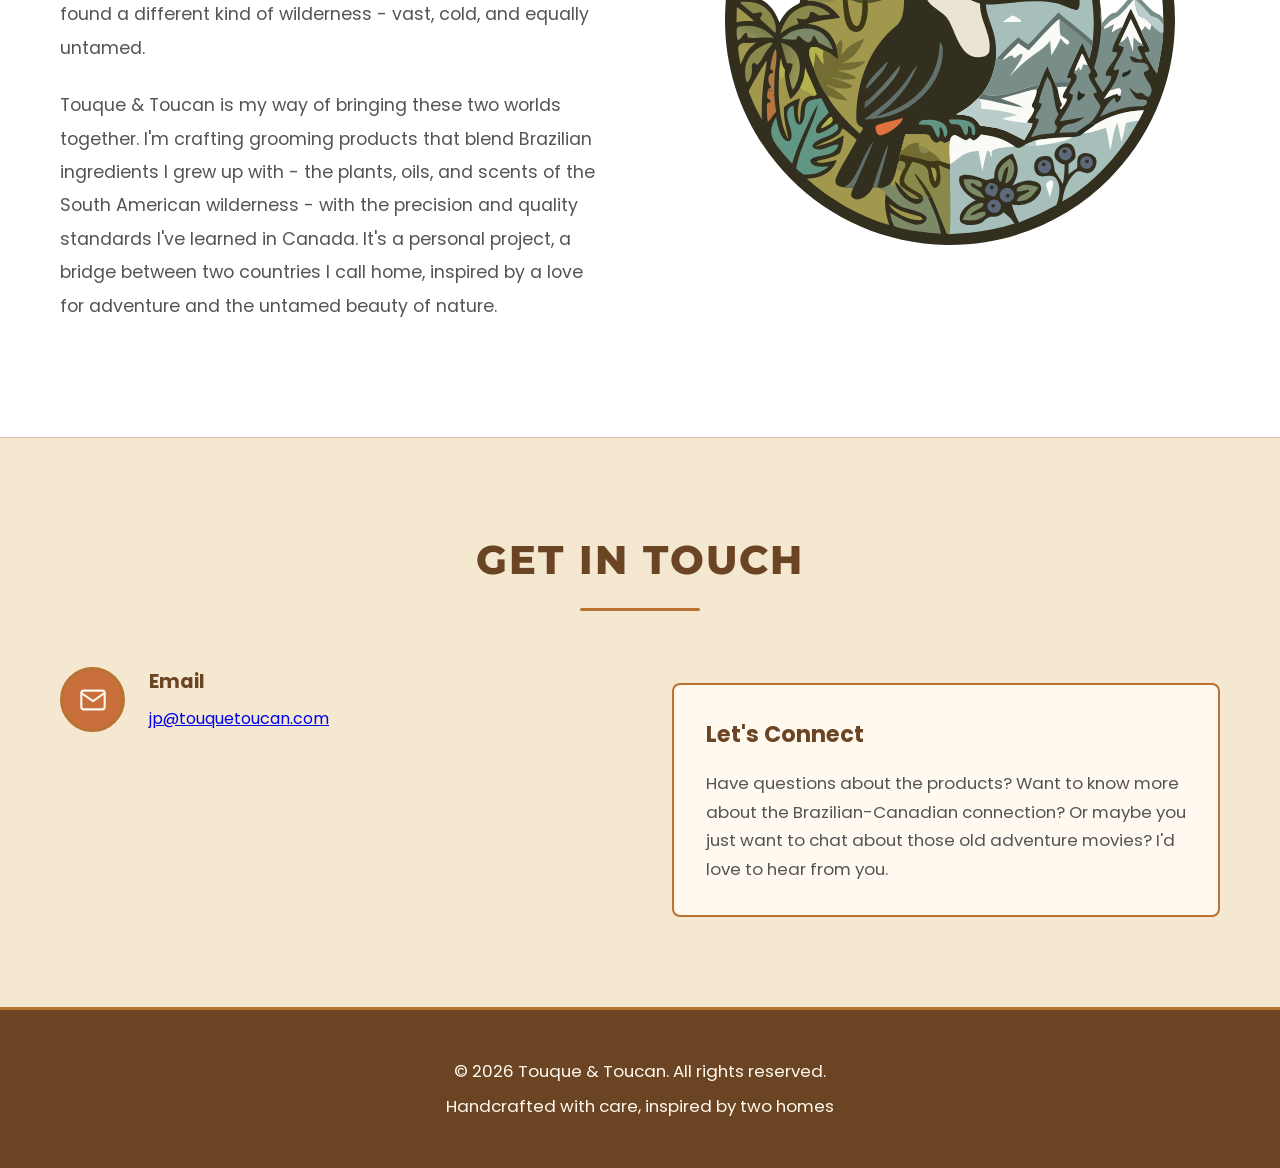
==== commit 2dd74353: "Remove adventure films paragraph from about section Removed a paragraph about classic adventure film" ====
--- a/index.html
+++ b/index.html
@@ -81,7 +81,6 @@
                 <div class="about-text">
                     <h2>About Touque & Toucan</h2>
                     <p>I'm a Brazilian who made the journey north to Canada, bringing with me memories of humid rainforests, vibrant markets filled with exotic botanicals, and the rugged spirit of my homeland. When I arrived in the Great White North, I found a different kind of wilderness - vast, cold, and equally untamed.</p>
-                    <p>Growing up, I was captivated by those classic adventure films - the ones where explorers hacked through dense jungle undergrowth, discovered hidden waterfalls, and navigated uncharted territories with nothing but their wits and determination. There's something about that old-school sense of adventure, that raw connection to wild places, that's always stayed with me.</p>
                     <p>Touque & Toucan is my way of bringing these two worlds together. I'm crafting grooming products that blend Brazilian ingredients I grew up with - the plants, oils, and scents of the South American wilderness - with the precision and quality standards I've learned in Canada. It's a personal project, a bridge between two countries I call home, inspired by a love for adventure and the untamed beauty of nature.</p>
                 </div>
                 <div class="about-image">
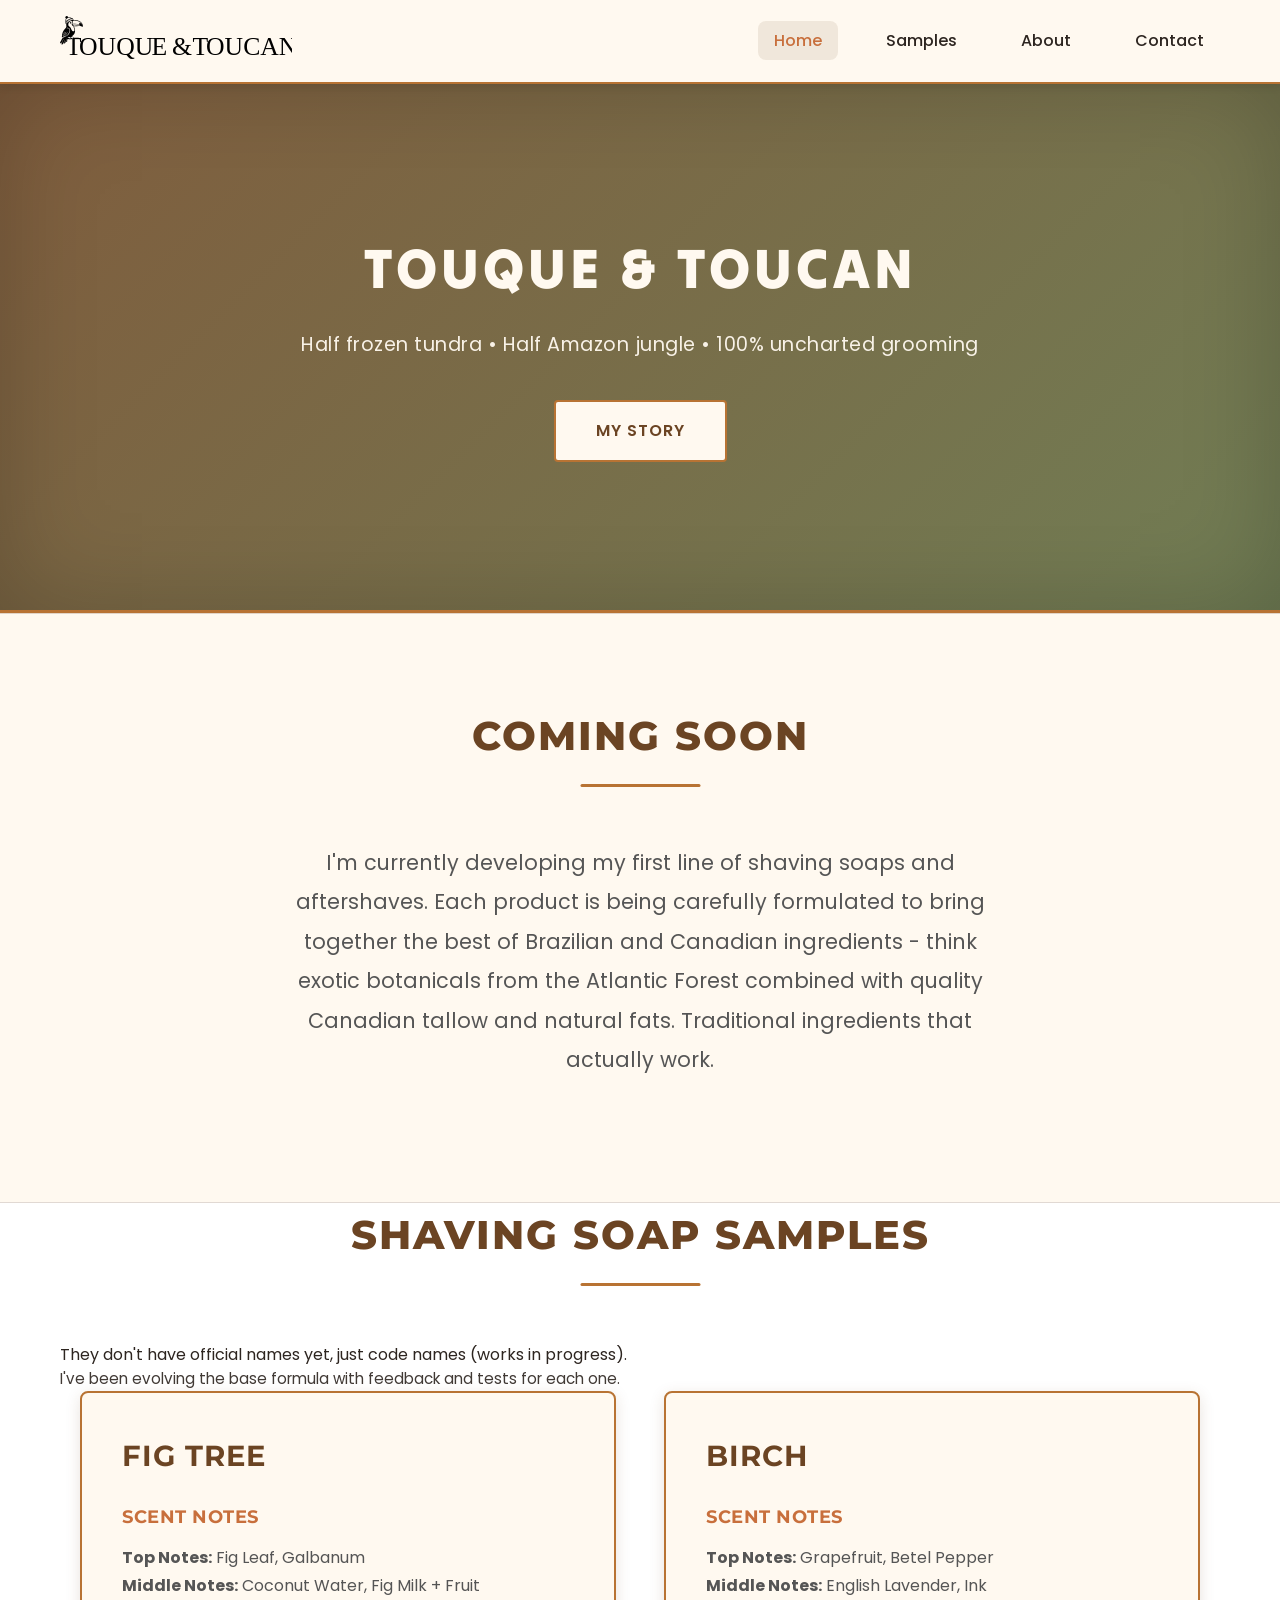
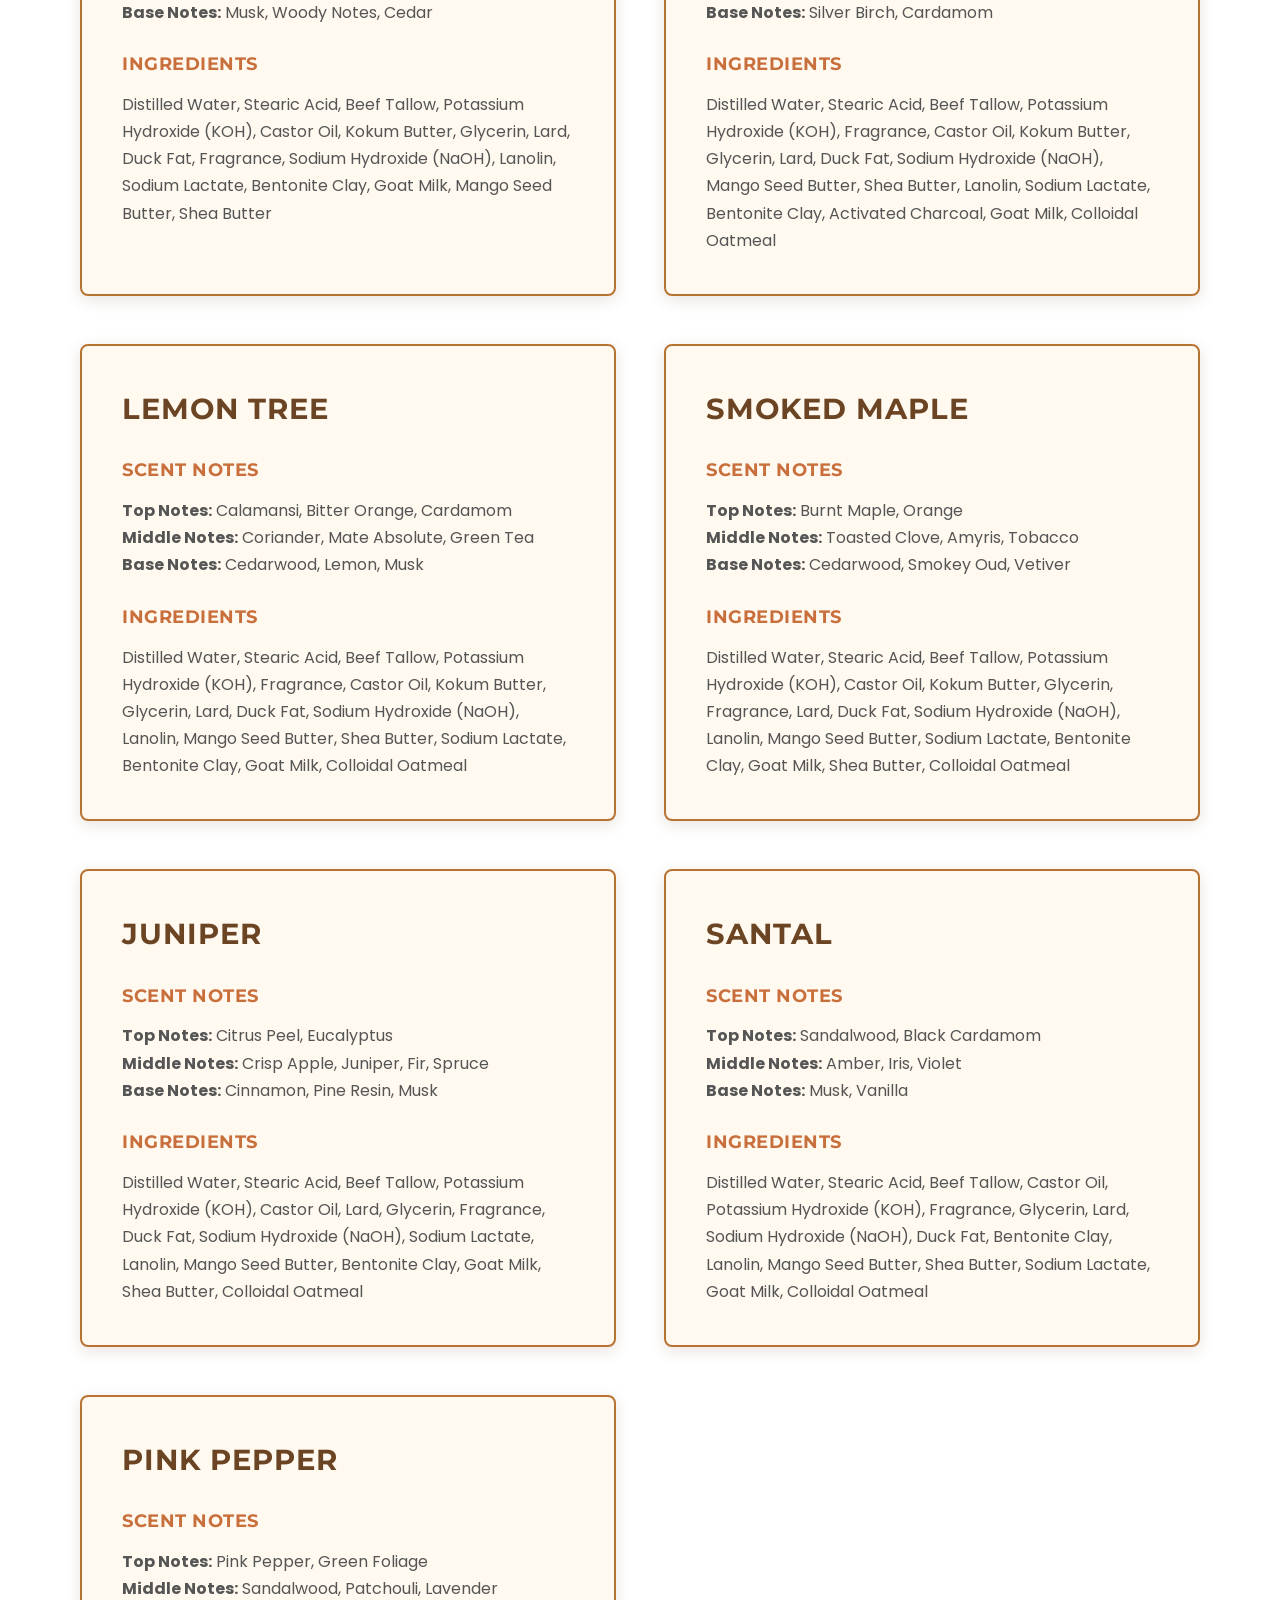
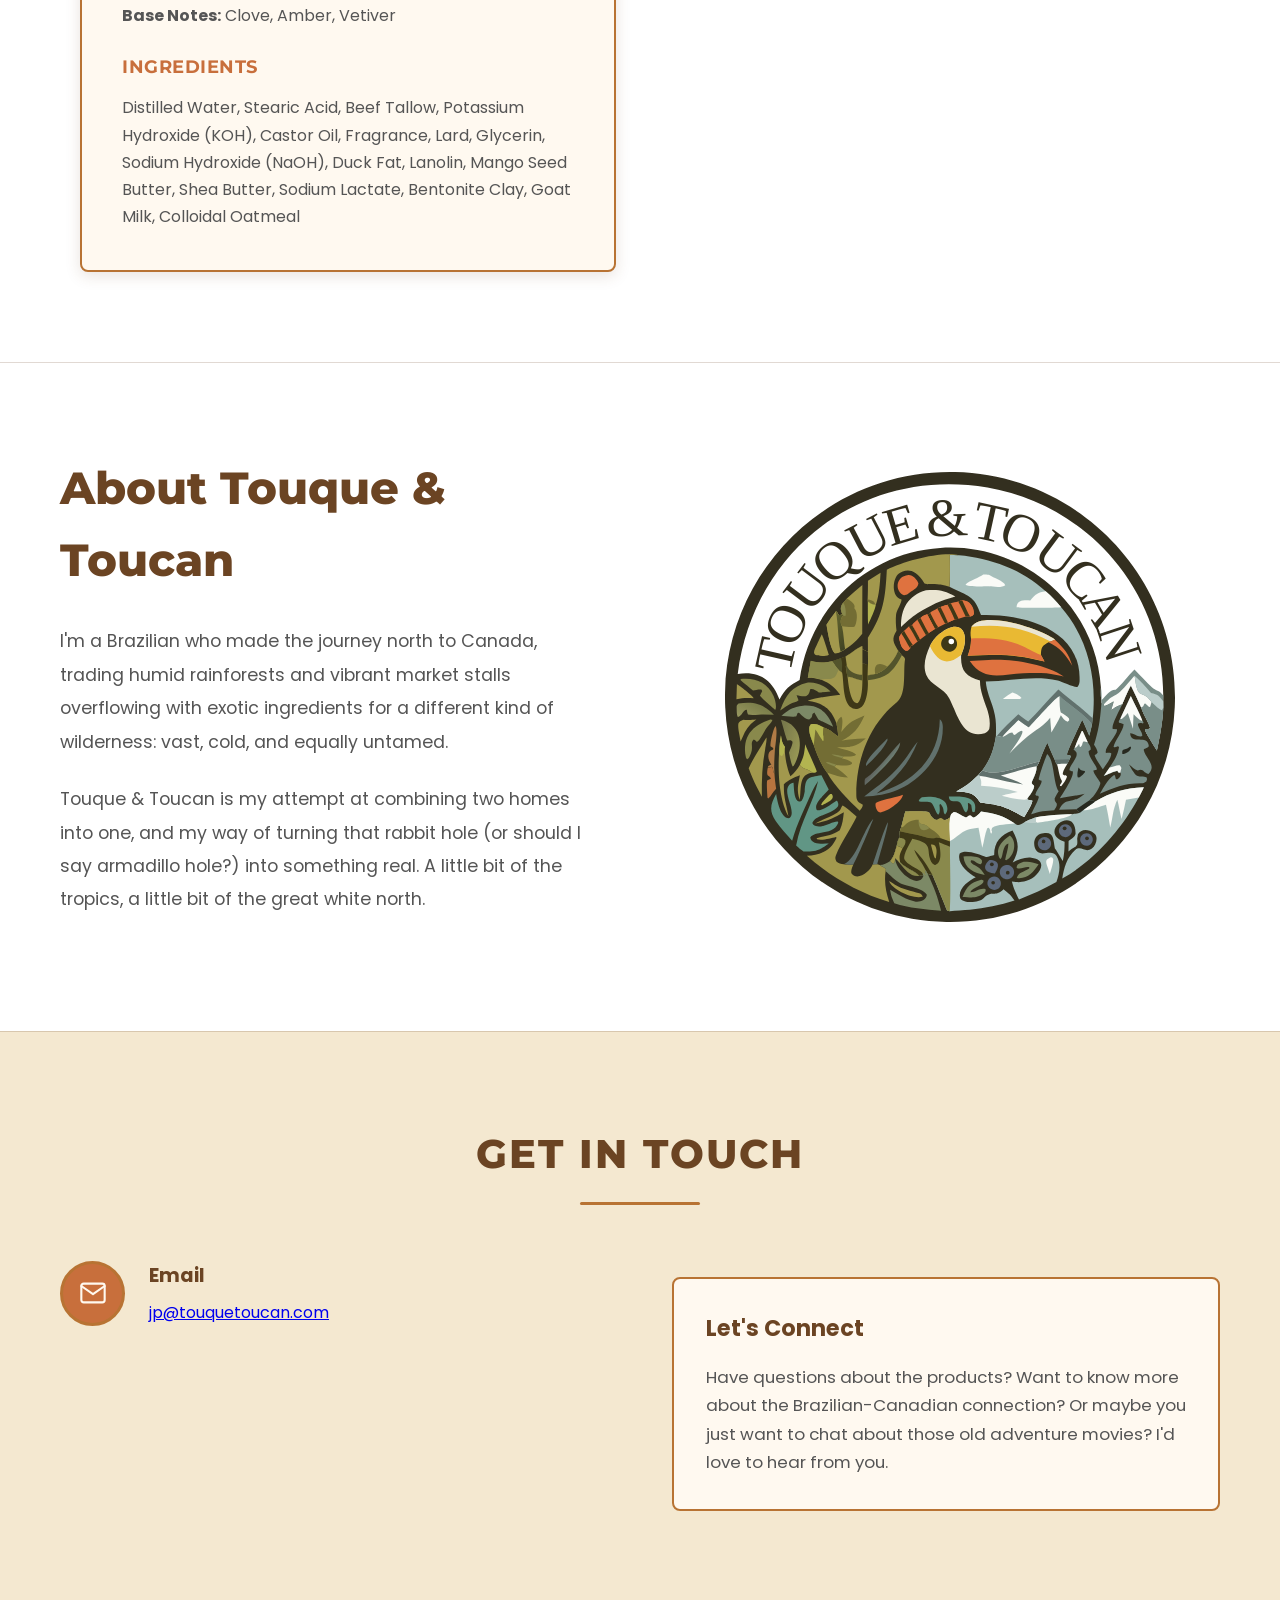
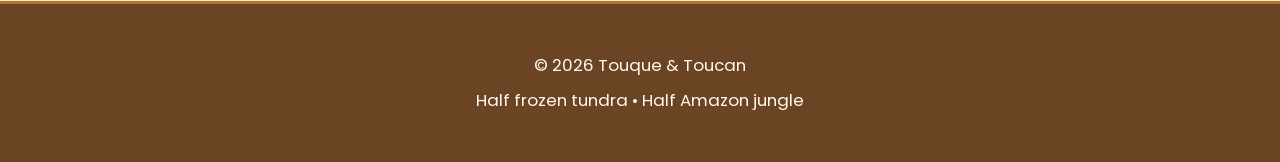
==== commit 304c9d20: "Add samples section" ====
--- a/index.html
+++ b/index.html
@@ -1,43 +1,51 @@
 <!DOCTYPE html>
 <html lang="en">
+
 <head>
     <meta charset="UTF-8">
     <meta name="viewport" content="width=device-width, initial-scale=1.0">
     <title>Touque & Toucan - Premium Men's Grooming Supplies | Shaving Soaps & Aftershaves</title>
-    
+
     <!-- SEO Meta Tags -->
-    <meta name="description" content="Touque & Toucan - Brazilian-Canadian men's grooming products. Handcrafted shaving soaps and aftershaves combining exotic Brazilian botanicals with quality Canadian ingredients. Inspired by adventure and classic exploration.">
-    <meta name="keywords" content="men's grooming, shaving soap, aftershave, Brazilian ingredients, Canadian tallow, natural shaving, wet shaving, artisan grooming, adventure grooming, Touque & Toucan">
+    <meta name="description"
+        content="Touque & Toucan - Brazilian-Canadian men's grooming products. Handcrafted shaving soaps and aftershaves combining exotic Brazilian botanicals with quality Canadian ingredients. Inspired by adventure and classic exploration.">
+    <meta name="keywords"
+        content="men's grooming, shaving soap, aftershave, Brazilian ingredients, Canadian tallow, natural shaving, wet shaving, artisan grooming, adventure grooming, Touque & Toucan">
     <meta name="author" content="Touque & Toucan">
     <meta name="robots" content="index, follow">
     <meta name="theme-color" content="#6B4423">
-    
+
     <!-- Open Graph / Facebook -->
     <meta property="og:type" content="website">
     <meta property="og:url" content="https://touqueandtoucan.com/">
     <meta property="og:title" content="Touque & Toucan - Premium Men's Grooming Supplies">
-    <meta property="og:description" content="Brazilian-Canadian men's grooming products. Handcrafted shaving soaps and aftershaves inspired by adventure and classic exploration.">
+    <meta property="og:description"
+        content="Brazilian-Canadian men's grooming products. Handcrafted shaving soaps and aftershaves inspired by adventure and classic exploration.">
     <meta property="og:image" content="https://touqueandtoucan.com/touqueandtoucan.png">
-    
+
     <!-- Twitter -->
     <meta property="twitter:card" content="summary_large_image">
     <meta property="twitter:url" content="https://touqueandtoucan.com/">
     <meta property="twitter:title" content="Touque & Toucan - Premium Men's Grooming Supplies">
-    <meta property="twitter:description" content="Brazilian-Canadian men's grooming products. Handcrafted shaving soaps and aftershaves inspired by adventure.">
+    <meta property="twitter:description"
+        content="Brazilian-Canadian men's grooming products. Handcrafted shaving soaps and aftershaves inspired by adventure.">
     <meta property="twitter:image" content="https://touqueandtoucan.com/touqueandtoucan.png">
-    
+
     <!-- Canonical URL -->
     <link rel="canonical" href="https://touqueandtoucan.com/">
-    
+
     <!-- Favicon -->
     <link rel="icon" type="image/png" href="touqueandtoucan.png">
-    
+
     <link rel="stylesheet" href="styles.css">
     <link rel="preconnect" href="https://fonts.googleapis.com">
     <link rel="preconnect" href="https://fonts.gstatic.com" crossorigin>
-    <link href="https://fonts.googleapis.com/css2?family=Poppins:wght@300;400;500;600;700&family=Montserrat:wght@700;800&display=swap" rel="stylesheet">
+    <link
+        href="https://fonts.googleapis.com/css2?family=Poppins:wght@300;400;500;600;700&family=Montserrat:wght@700;800&display=swap"
+        rel="stylesheet">
     <link href="https://fonts.googleapis.com/css2?family=Tilt+Warp&display=swap" rel="stylesheet">
 </head>
+
 <body>
     <!-- Header -->
     <header>
@@ -48,6 +56,7 @@
                 </div>
                 <ul class="nav-menu">
                     <li><a href="#home">Home</a></li>
+                    <li><a href="#samples">Samples</a></li>
                     <li><a href="#about">About</a></li>
                     <li><a href="#contact">Contact</a></li>
                 </ul>
@@ -69,7 +78,162 @@
         <div class="container">
             <h2 class="section-title">Coming Soon</h2>
             <div class="coming-soon-content">
-                <p class="coming-soon-text">I'm currently developing my first line of shaving soaps and aftershaves. Each product is being carefully formulated to bring together the best of Brazilian and Canadian ingredients - think exotic botanicals from the Atlantic Forest combined with quality Canadian tallow and natural fats. Traditional ingredients that actually work.</p>                
+                <p class="coming-soon-text">I'm currently developing my first line of shaving soaps and aftershaves.
+                    Each product is being carefully formulated to bring together the best of Brazilian and Canadian
+                    ingredients - think exotic botanicals from the Atlantic Forest combined with quality Canadian tallow
+                    and natural fats. Traditional ingredients that actually work.</p>
+            </div>
+        </div>
+    </section>
+
+    <!-- Samples Section -->
+    <section id="samples" class="samples">
+        <div class="container">
+            <h2 class="section-title">Shaving Soap Samples</h2>
+            <p>They don't have official names yet, just code names (works in progress).</p>
+            <p style="font-size: 0.95rem; opacity: 0.9;">I've been evolving the base formula with feedback and tests for
+                each one.
+            </p>
+            <div class="samples-grid">
+                <!-- Sample 1 -->
+                <div class="sample-card" id="sample-7">
+                    <h3 class="sample-name">Fig Tree</h3>
+                    <div class="sample-content">
+                        <div class="sample-section">
+                            <h4>Scent Notes</h4>
+                            <p><strong>Top Notes:</strong> Fig Leaf, Galbanum</p>
+                            <p><strong>Middle Notes:</strong> Coconut Water, Fig Milk + Fruit</p>
+                            <p><strong>Base Notes:</strong> Musk, Woody Notes, Cedar</p>
+                        </div>
+                        <div class="sample-section">
+                            <h4>Ingredients</h4>
+                            <p class="ingredients-list">Distilled Water, Stearic Acid, Beef Tallow, Potassium Hydroxide
+                                (KOH), Castor Oil, Kokum Butter, Glycerin, Lard, Duck Fat, Fragrance, Sodium Hydroxide
+                                (NaOH), Lanolin, Sodium Lactate, Bentonite Clay, Goat Milk, Mango Seed Butter, Shea
+                                Butter</p>
+                        </div>
+                    </div>
+                </div>
+
+                <!-- Sample 2 -->
+                <div class="sample-card" id="sample-9">
+                    <h3 class="sample-name">Birch</h3>
+                    <div class="sample-content">
+                        <div class="sample-section">
+                            <h4>Scent Notes</h4>
+                            <p><strong>Top Notes:</strong> Grapefruit, Betel Pepper</p>
+                            <p><strong>Middle Notes:</strong> English Lavender, Ink</p>
+                            <p><strong>Base Notes:</strong> Silver Birch, Cardamom</p>
+                        </div>
+                        <div class="sample-section">
+                            <h4>Ingredients</h4>
+                            <p class="ingredients-list">Distilled Water, Stearic Acid, Beef Tallow, Potassium Hydroxide
+                                (KOH), Fragrance, Castor Oil, Kokum Butter, Glycerin, Lard, Duck Fat, Sodium Hydroxide
+                                (NaOH), Mango Seed Butter, Shea Butter, Lanolin, Sodium Lactate, Bentonite Clay,
+                                Activated Charcoal, Goat Milk, Colloidal Oatmeal</p>
+                        </div>
+                    </div>
+                </div>
+
+                <!-- Sample 3 -->
+                <div class="sample-card" id="sample-10">
+                    <h3 class="sample-name">Lemon Tree</h3>
+                    <div class="sample-content">
+                        <div class="sample-section">
+                            <h4>Scent Notes</h4>
+                            <p><strong>Top Notes:</strong> Calamansi, Bitter Orange, Cardamom</p>
+                            <p><strong>Middle Notes:</strong> Coriander, Mate Absolute, Green Tea</p>
+                            <p><strong>Base Notes:</strong> Cedarwood, Lemon, Musk</p>
+                        </div>
+                        <div class="sample-section">
+                            <h4>Ingredients</h4>
+                            <p class="ingredients-list">Distilled Water, Stearic Acid, Beef Tallow, Potassium Hydroxide
+                                (KOH), Fragrance, Castor Oil, Kokum Butter, Glycerin, Lard, Duck Fat, Sodium Hydroxide
+                                (NaOH), Lanolin, Mango Seed Butter, Shea Butter, Sodium Lactate, Bentonite Clay, Goat
+                                Milk, Colloidal Oatmeal</p>
+                        </div>
+                    </div>
+                </div>
+
+                <!-- Sample 4 -->
+                <div class="sample-card" id="sample-12">
+                    <h3 class="sample-name">Smoked Maple</h3>
+                    <div class="sample-content">
+                        <div class="sample-section">
+                            <h4>Scent Notes</h4>
+                            <p><strong>Top Notes:</strong> Burnt Maple, Orange</p>
+                            <p><strong>Middle Notes:</strong> Toasted Clove, Amyris, Tobacco</p>
+                            <p><strong>Base Notes:</strong> Cedarwood, Smokey Oud, Vetiver</p>
+                        </div>
+                        <div class="sample-section">
+                            <h4>Ingredients</h4>
+                            <p class="ingredients-list">Distilled Water, Stearic Acid, Beef Tallow, Potassium Hydroxide
+                                (KOH), Castor Oil, Kokum Butter, Glycerin, Fragrance, Lard, Duck Fat, Sodium Hydroxide
+                                (NaOH), Lanolin, Mango Seed Butter, Sodium Lactate, Bentonite Clay, Goat Milk, Shea
+                                Butter, Colloidal Oatmeal</p>
+                        </div>
+                    </div>
+                </div>
+
+                <!-- Sample 5 -->
+                <div class="sample-card" id="sample-13">
+                    <h3 class="sample-name">Juniper</h3>
+                    <div class="sample-content">
+                        <div class="sample-section">
+                            <h4>Scent Notes</h4>
+                            <p><strong>Top Notes:</strong> Citrus Peel, Eucalyptus</p>
+                            <p><strong>Middle Notes:</strong> Crisp Apple, Juniper, Fir, Spruce</p>
+                            <p><strong>Base Notes:</strong> Cinnamon, Pine Resin, Musk</p>
+                        </div>
+                        <div class="sample-section">
+                            <h4>Ingredients</h4>
+                            <p class="ingredients-list">Distilled Water, Stearic Acid, Beef Tallow, Potassium Hydroxide
+                                (KOH), Castor Oil, Lard, Glycerin, Fragrance, Duck Fat, Sodium Hydroxide (NaOH), Sodium
+                                Lactate, Lanolin, Mango Seed Butter, Bentonite Clay, Goat Milk, Shea Butter, Colloidal
+                                Oatmeal</p>
+                        </div>
+                    </div>
+                </div>
+
+                <!-- Sample 6 -->
+                <div class="sample-card" id="sample-14">
+                    <h3 class="sample-name">Santal</h3>
+                    <div class="sample-content">
+                        <div class="sample-section">
+                            <h4>Scent Notes</h4>
+                            <p><strong>Top Notes:</strong> Sandalwood, Black Cardamom</p>
+                            <p><strong>Middle Notes:</strong> Amber, Iris, Violet</p>
+                            <p><strong>Base Notes:</strong> Musk, Vanilla</p>
+                        </div>
+                        <div class="sample-section">
+                            <h4>Ingredients</h4>
+                            <p class="ingredients-list">Distilled Water, Stearic Acid, Beef Tallow, Castor Oil,
+                                Potassium Hydroxide (KOH), Fragrance, Glycerin, Lard, Sodium Hydroxide (NaOH), Duck Fat,
+                                Bentonite Clay, Lanolin, Mango Seed Butter, Shea Butter, Sodium Lactate, Goat Milk,
+                                Colloidal Oatmeal</p>
+                        </div>
+                    </div>
+                </div>
+
+                <!-- Sample 7 -->
+                <div class="sample-card" id="sample-15">
+                    <h3 class="sample-name">Pink Pepper</h3>
+                    <div class="sample-content">
+                        <div class="sample-section">
+                            <h4>Scent Notes</h4>
+                            <p><strong>Top Notes:</strong> Pink Pepper, Green Foliage</p>
+                            <p><strong>Middle Notes:</strong> Sandalwood, Patchouli, Lavender</p>
+                            <p><strong>Base Notes:</strong> Clove, Amber, Vetiver</p>
+                        </div>
+                        <div class="sample-section">
+                            <h4>Ingredients</h4>
+                            <p class="ingredients-list">Distilled Water, Stearic Acid, Beef Tallow, Potassium Hydroxide
+                                (KOH), Castor Oil, Fragrance, Lard, Glycerin, Sodium Hydroxide (NaOH), Duck Fat,
+                                Lanolin, Mango Seed Butter, Shea Butter, Sodium Lactate, Bentonite Clay, Goat Milk,
+                                Colloidal Oatmeal</p>
+                        </div>
+                    </div>
+                </div>
             </div>
         </div>
     </section>
@@ -80,8 +244,14 @@
             <div class="about-content">
                 <div class="about-text">
                     <h2>About Touque & Toucan</h2>
-                    <p>I'm a Brazilian who made the journey north to Canada, bringing with me memories of humid rainforests, vibrant markets filled with exotic botanicals, and the rugged spirit of my homeland. When I arrived in the Great White North, I found a different kind of wilderness - vast, cold, and equally untamed.</p>
-                    <p>Touque & Toucan is my way of bringing these two worlds together. I'm crafting grooming products that blend Brazilian ingredients I grew up with - the plants, oils, and scents of the South American wilderness - with the precision and quality standards I've learned in Canada. It's a personal project, a bridge between two countries I call home, inspired by a love for adventure and the untamed beauty of nature.</p>
+                    <p>I'm a Brazilian who made the journey north to Canada, trading humid rainforests and vibrant
+                        market stalls overflowing
+                        with exotic ingredients for a different kind of wilderness: vast, cold, and equally untamed.</p>
+
+                    <p>Touque & Toucan is my attempt at combining two homes into one, and my way of turning that rabbit
+                        hole (or should I say
+                        armadillo hole?) into something real. A little bit of the tropics, a little bit of the great
+                        white north.</p>
                 </div>
                 <div class="about-image">
                     <div class="image-placeholder">
@@ -99,9 +269,10 @@
             <div class="contact-content">
                 <div class="info-item">
                     <div class="info-icon">
-                        <svg viewBox="0 0 24 24" fill="none" stroke="currentColor" stroke-width="1.8" stroke-linecap="round" stroke-linejoin="round" width="28" height="28" aria-hidden="true">
-                            <path d="M4 4h16c1.1 0 2 .9 2 2v12c0 1.1-.9 2-2 2H4c-1.1 0-2-.9-2-2V6c0-1.1.9-2 2-2z"/>
-                            <polyline points="22,6 12,13 2,6"/>
+                        <svg viewBox="0 0 24 24" fill="none" stroke="currentColor" stroke-width="1.8"
+                            stroke-linecap="round" stroke-linejoin="round" width="28" height="28" aria-hidden="true">
+                            <path d="M4 4h16c1.1 0 2 .9 2 2v12c0 1.1-.9 2-2 2H4c-1.1 0-2-.9-2-2V6c0-1.1.9-2 2-2z" />
+                            <polyline points="22,6 12,13 2,6" />
                         </svg>
                     </div>
                     <div>
@@ -111,7 +282,8 @@
                 </div>
                 <div class="info-message">
                     <h3>Let's Connect</h3>
-                    <p>Have questions about the products? Want to know more about the Brazilian-Canadian connection? Or maybe you just want to chat about those old adventure movies? I'd love to hear from you.</p>
+                    <p>Have questions about the products? Want to know more about the Brazilian-Canadian connection? Or
+                        maybe you just want to chat about those old adventure movies? I'd love to hear from you.</p>
                 </div>
             </div>
         </div>
@@ -120,8 +292,8 @@
     <!-- Footer -->
     <footer>
         <div class="container">
-            <p>&copy; 2026 Touque & Toucan. All rights reserved.</p>
-            <p>Handcrafted with care, inspired by two homes</p>
+            <p>&copy; 2026 Touque & Toucan</p>
+            <p>Half frozen tundra • Half Amazon jungle</p>
         </div>
     </footer>
 
@@ -144,4 +316,5 @@
 
     <script src="script.js"></script>
 </body>
-</html>
+
+</html>
--- a/styles.css
+++ b/styles.css
@@ -3,6 +3,10 @@
     margin: 0;
     padding: 0;
     box-sizing: border-box;
+}
+
+html {
+    scroll-behavior: smooth;
 }
 
 :root {
@@ -493,6 +497,167 @@
     font-size: 1.05rem;
 }
 
+/* Hero Samples Section */
+.hero-samples {
+    background: linear-gradient(135deg, rgba(107, 68, 35, 0.85), rgba(90, 107, 63, 0.85)), 
+                url('pexels-catiamatos-1072179.jpg') center/cover no-repeat;
+    color: var(--cream);
+    padding: 120px 20px;
+    text-align: center;
+    position: relative;
+    overflow: hidden;
+    border-bottom: 3px solid var(--copper);
+    box-shadow: inset 0 0 100px rgba(0, 0, 0, 0.2);
+}
+
+.hero-samples .hero-content h2 {
+    font-size: 3.5rem;
+    margin-bottom: 1rem;
+    font-family: "Tilt Warp", sans-serif;
+    font-optical-sizing: auto;
+    font-weight: 400;
+    font-style: normal;
+    font-variation-settings:
+        "XROT" 0,
+        "YROT" 0;
+    animation: fadeInUp 1s ease;
+    text-transform: uppercase;
+    letter-spacing: 4px;
+    position: relative;
+    z-index: 1;
+}
+
+.hero-samples .hero-content p {
+    font-size: 1.2rem;
+    margin-bottom: 2.5rem;
+    opacity: 0.95;
+    animation: fadeInUp 1s ease 0.2s backwards;
+    letter-spacing: 0.5px;
+    position: relative;
+    z-index: 1;
+    font-weight: 400;
+}
+
+/* Samples Section */
+.samples {
+    background: white;
+    border-top: 1px solid rgba(107, 68, 35, 0.2);
+    padding: 0;
+}
+
+.samples .hero-samples {
+    margin-bottom: 3rem;
+}
+
+.samples-grid {
+    display: grid;
+    grid-template-columns: repeat(auto-fit, minmax(380px, 1fr));
+    gap: 3rem;
+    margin-top: 0;
+    padding: 0 20px 90px 20px;
+}
+
+.sample-card {
+    background: var(--cream);
+    border: 2px solid var(--copper);
+    border-radius: 8px;
+    padding: 2.5rem;
+    position: relative;
+    transition: all 0.3s ease;
+    box-shadow: 0 4px 15px rgba(107, 68, 35, 0.15);
+    animation: fadeInUp 0.6s ease forwards;
+    scroll-margin-top: 120px;
+}
+
+.sample-card:nth-child(1) { animation-delay: 0.1s; }
+.sample-card:nth-child(2) { animation-delay: 0.2s; }
+.sample-card:nth-child(3) { animation-delay: 0.3s; }
+.sample-card:nth-child(4) { animation-delay: 0.4s; }
+.sample-card:nth-child(5) { animation-delay: 0.5s; }
+.sample-card:nth-child(6) { animation-delay: 0.6s; }
+.sample-card:nth-child(7) { animation-delay: 0.7s; }
+
+.sample-card:hover {
+    transform: translateY(-8px);
+    box-shadow: 0 12px 30px rgba(107, 68, 35, 0.25);
+    border-color: var(--rust-orange);
+}
+
+.sample-number {
+    font-size: 3.5rem;
+    font-weight: 800;
+    color: rgba(200, 111, 60, 0.15);
+    font-family: 'Montserrat', sans-serif;
+    letter-spacing: 2px;
+    margin-bottom: 1rem;
+    display: block;
+}
+
+.sample-name {
+    font-size: 1.8rem;
+    font-weight: 700;
+    color: var(--leather-brown);
+    margin-bottom: 1.5rem;
+    font-family: 'Montserrat', sans-serif;
+    text-transform: uppercase;
+    letter-spacing: 1px;
+}
+
+.sample-content {
+    display: flex;
+    flex-direction: column;
+    gap: 1.5rem;
+}
+
+.sample-section h4 {
+    font-size: 1.1rem;
+    font-weight: 700;
+    color: var(--rust-orange);
+    text-transform: uppercase;
+    letter-spacing: 0.5px;
+    margin-bottom: 0.8rem;
+    font-family: 'Montserrat', sans-serif;
+}
+
+.sample-section p {
+    color: #555;
+    font-size: 1rem;
+    line-height: 1.7;
+}
+
+.ingredients-list {
+    color: #555;
+    font-size: 0.95rem;
+    line-height: 1.8;
+    margin: 0;
+    padding: 0;
+}
+
+/* Samples CTA Section */
+.samples-cta {
+    background: linear-gradient(135deg, rgba(107, 68, 35, 0.1), rgba(90, 107, 63, 0.1));
+    border-top: 1px solid rgba(107, 68, 35, 0.2);
+    text-align: center;
+    padding: 80px 20px;
+}
+
+.samples-cta h2 {
+    font-size: 2.5rem;
+    margin-bottom: 1rem;
+    color: var(--leather-brown);
+    font-weight: 800;
+    font-family: 'Montserrat', sans-serif;
+    text-transform: uppercase;
+    letter-spacing: 2px;
+}
+
+.samples-cta p {
+    font-size: 1.2rem;
+    color: #555;
+    margin-bottom: 2rem;
+    line-height: 1.7;
+}
+
 /* Responsive Design */
 @media (max-width: 768px) {
     .nav-menu {
@@ -507,6 +672,39 @@
     .hero-content p {
         font-size: 1.2rem;
     }
+
+    .hero-samples .hero-content h2 {
+        font-size: 2.5rem;
+    }
+
+    .hero-samples .hero-content p {
+        font-size: 1.1rem;
+    }
+
+    .samples-grid {
+        grid-template-columns: 1fr;
+        gap: 2rem;
+    }
+
+    .sample-card {
+        padding: 2rem;
+    }
+
+    .sample-number {
+        font-size: 2.5rem;
+    }
+
+    .sample-name {
+        font-size: 1.5rem;
+    }
+
+    .samples-cta h2 {
+        font-size: 2rem;
+    }
+
+    .samples-cta p {
+        font-size: 1rem;
+    }
     
     .coming-soon-content {
         padding: 0 1rem;
@@ -555,6 +753,43 @@
     .hero-content p {
         font-size: 1.1rem;
     }
+
+    .hero-samples {
+        padding: 80px 20px;
+    }
+
+    .hero-samples .hero-content h2 {
+        font-size: 2rem;
+        letter-spacing: 2px;
+    }
+
+    .hero-samples .hero-content p {
+        font-size: 1rem;
+    }
+
+    .sample-card {
+        padding: 1.5rem;
+    }
+
+    .sample-number {
+        font-size: 2rem;
+    }
+
+    .sample-name {
+        font-size: 1.3rem;
+    }
+
+    .samples-cta {
+        padding: 60px 20px;
+    }
+
+    .samples-cta h2 {
+        font-size: 1.7rem;
+    }
+
+    .samples-cta p {
+        font-size: 0.95rem;
+    }
     
     section {
         padding: 60px 20px;
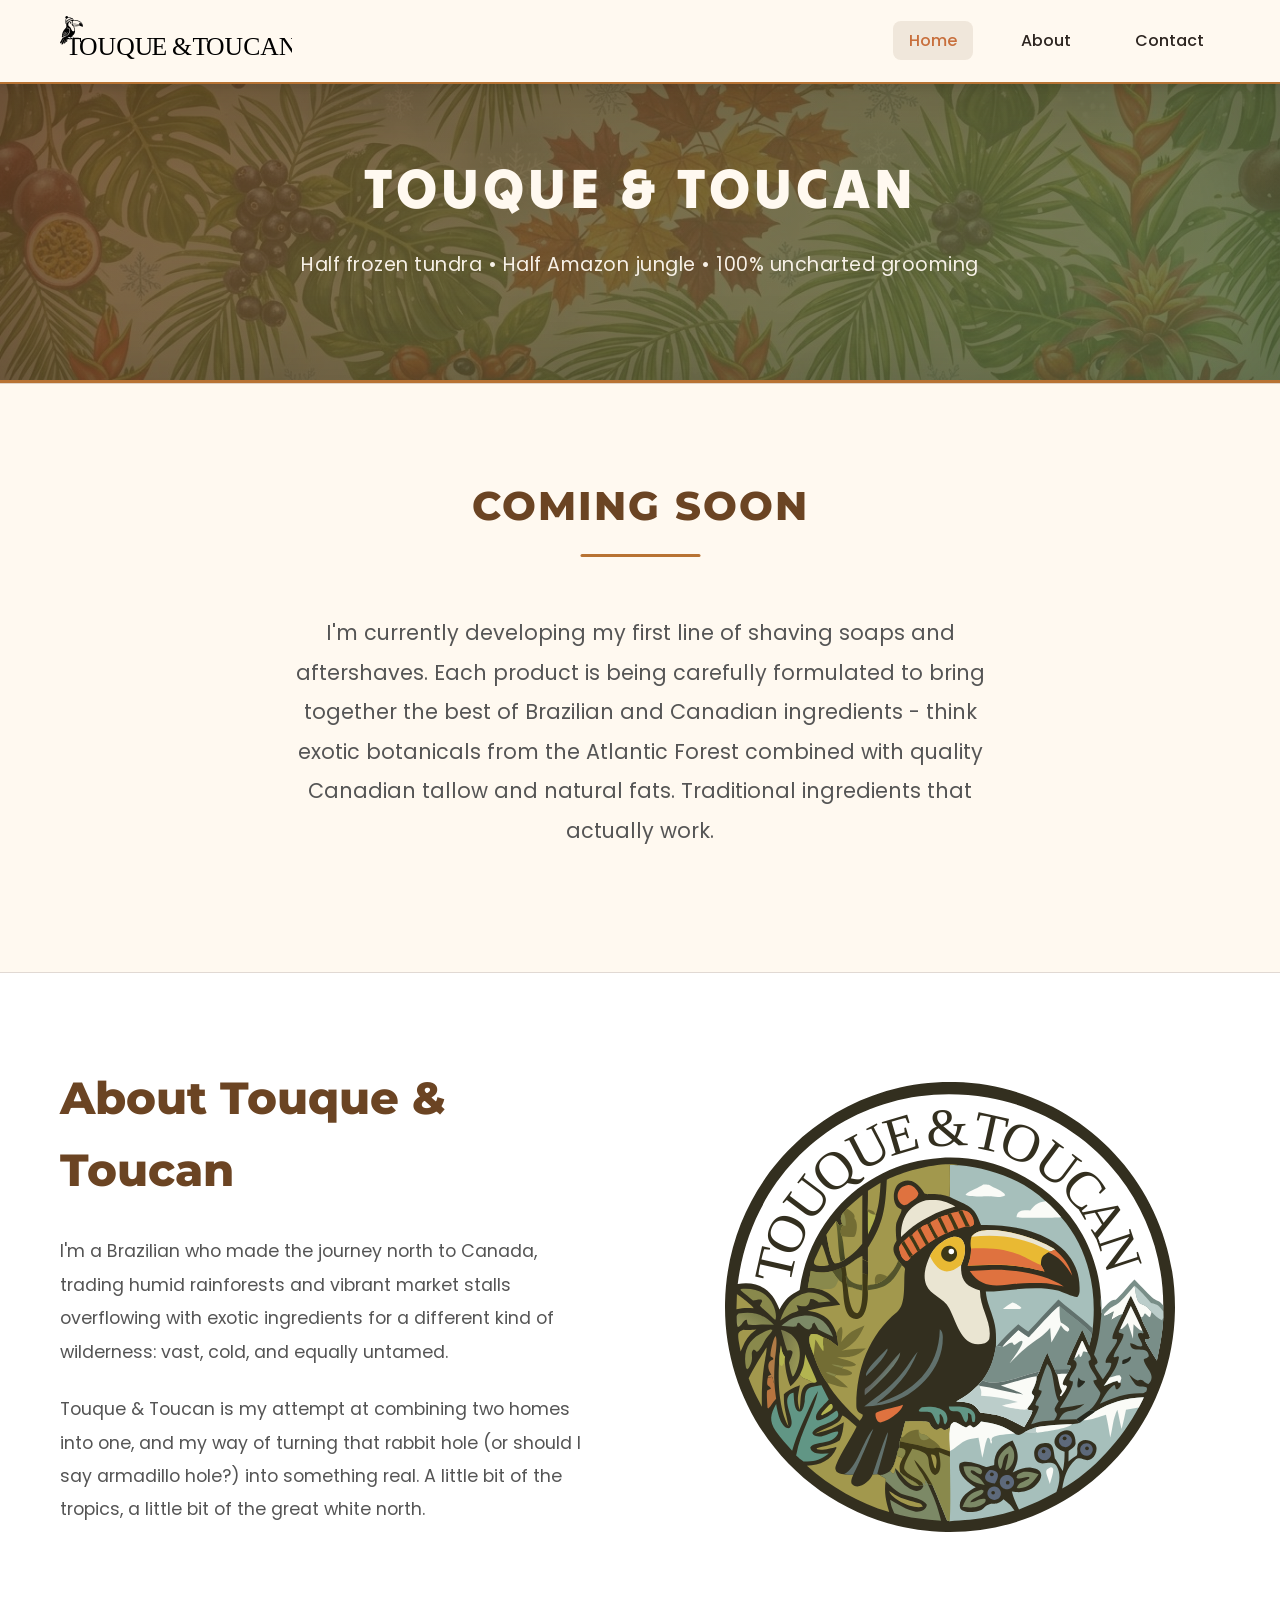
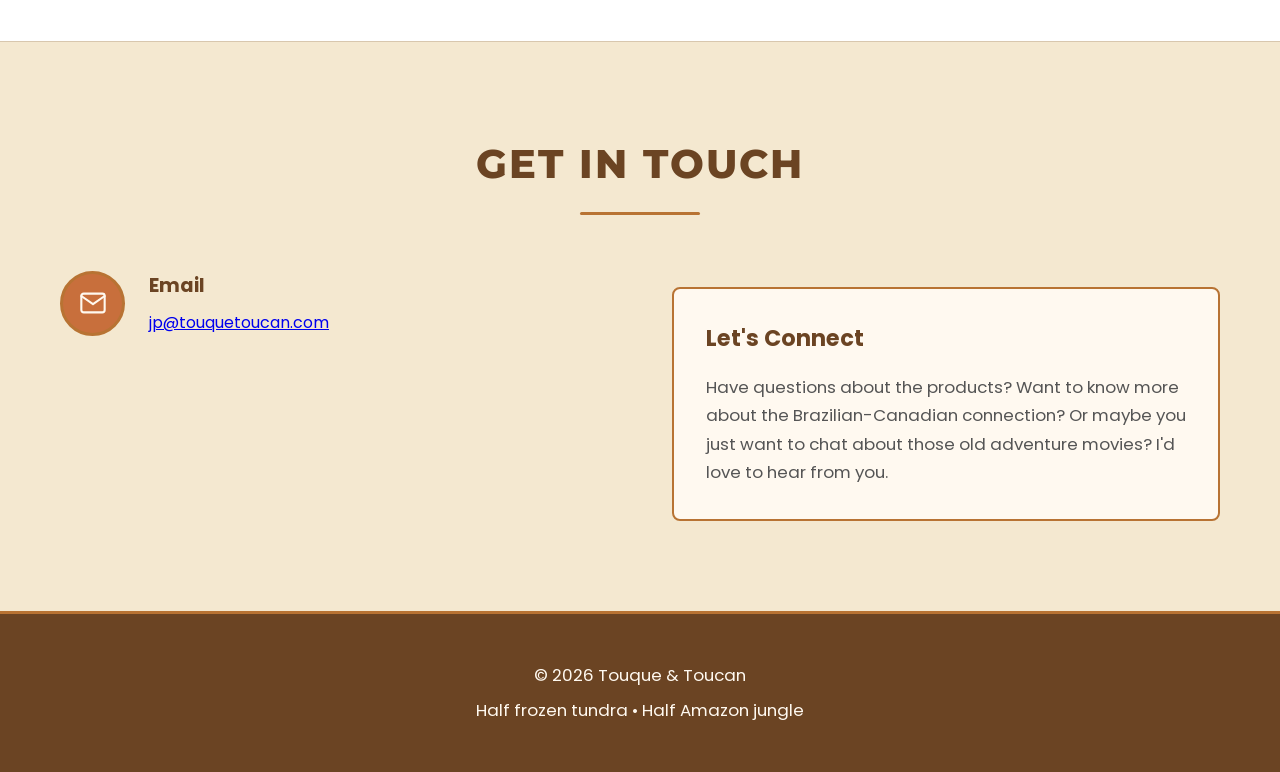
==== commit e9eedcdc: "Add files via upload" ====
--- a/index.html
+++ b/index.html
@@ -35,7 +35,7 @@
     <link rel="canonical" href="https://touqueandtoucan.com/">
 
     <!-- Favicon -->
-    <link rel="icon" type="image/png" href="touqueandtoucan.png">
+    <link rel="icon" type="image/svg+xml" href="SVG/T&T B&W.svg">
 
     <link rel="stylesheet" href="styles.css">
     <link rel="preconnect" href="https://fonts.googleapis.com">
@@ -56,7 +56,6 @@
                 </div>
                 <ul class="nav-menu">
                     <li><a href="#home">Home</a></li>
-                    <li><a href="#samples">Samples</a></li>
                     <li><a href="#about">About</a></li>
                     <li><a href="#contact">Contact</a></li>
                 </ul>
@@ -69,7 +68,6 @@
         <div class="hero-content">
             <h2>Touque & Toucan</h2>
             <p>Half frozen tundra • Half Amazon jungle • 100% uncharted grooming</p>
-            <a href="#about" class="btn btn-primary">My Story</a>
         </div>
     </section>
 
@@ -82,158 +80,6 @@
                     Each product is being carefully formulated to bring together the best of Brazilian and Canadian
                     ingredients - think exotic botanicals from the Atlantic Forest combined with quality Canadian tallow
                     and natural fats. Traditional ingredients that actually work.</p>
-            </div>
-        </div>
-    </section>
-
-    <!-- Samples Section -->
-    <section id="samples" class="samples">
-        <div class="container">
-            <h2 class="section-title">Shaving Soap Samples</h2>
-            <p>They don't have official names yet, just code names (works in progress).</p>
-            <p style="font-size: 0.95rem; opacity: 0.9;">I've been evolving the base formula with feedback and tests for
-                each one.
-            </p>
-            <div class="samples-grid">
-                <!-- Sample 1 -->
-                <div class="sample-card" id="sample-7">
-                    <h3 class="sample-name">Fig Tree</h3>
-                    <div class="sample-content">
-                        <div class="sample-section">
-                            <h4>Scent Notes</h4>
-                            <p><strong>Top Notes:</strong> Fig Leaf, Galbanum</p>
-                            <p><strong>Middle Notes:</strong> Coconut Water, Fig Milk + Fruit</p>
-                            <p><strong>Base Notes:</strong> Musk, Woody Notes, Cedar</p>
-                        </div>
-                        <div class="sample-section">
-                            <h4>Ingredients</h4>
-                            <p class="ingredients-list">Distilled Water, Stearic Acid, Beef Tallow, Potassium Hydroxide
-                                (KOH), Castor Oil, Kokum Butter, Glycerin, Lard, Duck Fat, Fragrance, Sodium Hydroxide
-                                (NaOH), Lanolin, Sodium Lactate, Bentonite Clay, Goat Milk, Mango Seed Butter, Shea
-                                Butter</p>
-                        </div>
-                    </div>
-                </div>
-
-                <!-- Sample 2 -->
-                <div class="sample-card" id="sample-9">
-                    <h3 class="sample-name">Birch</h3>
-                    <div class="sample-content">
-                        <div class="sample-section">
-                            <h4>Scent Notes</h4>
-                            <p><strong>Top Notes:</strong> Grapefruit, Betel Pepper</p>
-                            <p><strong>Middle Notes:</strong> English Lavender, Ink</p>
-                            <p><strong>Base Notes:</strong> Silver Birch, Cardamom</p>
-                        </div>
-                        <div class="sample-section">
-                            <h4>Ingredients</h4>
-                            <p class="ingredients-list">Distilled Water, Stearic Acid, Beef Tallow, Potassium Hydroxide
-                                (KOH), Fragrance, Castor Oil, Kokum Butter, Glycerin, Lard, Duck Fat, Sodium Hydroxide
-                                (NaOH), Mango Seed Butter, Shea Butter, Lanolin, Sodium Lactate, Bentonite Clay,
-                                Activated Charcoal, Goat Milk, Colloidal Oatmeal</p>
-                        </div>
-                    </div>
-                </div>
-
-                <!-- Sample 3 -->
-                <div class="sample-card" id="sample-10">
-                    <h3 class="sample-name">Lemon Tree</h3>
-                    <div class="sample-content">
-                        <div class="sample-section">
-                            <h4>Scent Notes</h4>
-                            <p><strong>Top Notes:</strong> Calamansi, Bitter Orange, Cardamom</p>
-                            <p><strong>Middle Notes:</strong> Coriander, Mate Absolute, Green Tea</p>
-                            <p><strong>Base Notes:</strong> Cedarwood, Lemon, Musk</p>
-                        </div>
-                        <div class="sample-section">
-                            <h4>Ingredients</h4>
-                            <p class="ingredients-list">Distilled Water, Stearic Acid, Beef Tallow, Potassium Hydroxide
-                                (KOH), Fragrance, Castor Oil, Kokum Butter, Glycerin, Lard, Duck Fat, Sodium Hydroxide
-                                (NaOH), Lanolin, Mango Seed Butter, Shea Butter, Sodium Lactate, Bentonite Clay, Goat
-                                Milk, Colloidal Oatmeal</p>
-                        </div>
-                    </div>
-                </div>
-
-                <!-- Sample 4 -->
-                <div class="sample-card" id="sample-12">
-                    <h3 class="sample-name">Smoked Maple</h3>
-                    <div class="sample-content">
-                        <div class="sample-section">
-                            <h4>Scent Notes</h4>
-                            <p><strong>Top Notes:</strong> Burnt Maple, Orange</p>
-                            <p><strong>Middle Notes:</strong> Toasted Clove, Amyris, Tobacco</p>
-                            <p><strong>Base Notes:</strong> Cedarwood, Smokey Oud, Vetiver</p>
-                        </div>
-                        <div class="sample-section">
-                            <h4>Ingredients</h4>
-                            <p class="ingredients-list">Distilled Water, Stearic Acid, Beef Tallow, Potassium Hydroxide
-                                (KOH), Castor Oil, Kokum Butter, Glycerin, Fragrance, Lard, Duck Fat, Sodium Hydroxide
-                                (NaOH), Lanolin, Mango Seed Butter, Sodium Lactate, Bentonite Clay, Goat Milk, Shea
-                                Butter, Colloidal Oatmeal</p>
-                        </div>
-                    </div>
-                </div>
-
-                <!-- Sample 5 -->
-                <div class="sample-card" id="sample-13">
-                    <h3 class="sample-name">Juniper</h3>
-                    <div class="sample-content">
-                        <div class="sample-section">
-                            <h4>Scent Notes</h4>
-                            <p><strong>Top Notes:</strong> Citrus Peel, Eucalyptus</p>
-                            <p><strong>Middle Notes:</strong> Crisp Apple, Juniper, Fir, Spruce</p>
-                            <p><strong>Base Notes:</strong> Cinnamon, Pine Resin, Musk</p>
-                        </div>
-                        <div class="sample-section">
-                            <h4>Ingredients</h4>
-                            <p class="ingredients-list">Distilled Water, Stearic Acid, Beef Tallow, Potassium Hydroxide
-                                (KOH), Castor Oil, Lard, Glycerin, Fragrance, Duck Fat, Sodium Hydroxide (NaOH), Sodium
-                                Lactate, Lanolin, Mango Seed Butter, Bentonite Clay, Goat Milk, Shea Butter, Colloidal
-                                Oatmeal</p>
-                        </div>
-                    </div>
-                </div>
-
-                <!-- Sample 6 -->
-                <div class="sample-card" id="sample-14">
-                    <h3 class="sample-name">Santal</h3>
-                    <div class="sample-content">
-                        <div class="sample-section">
-                            <h4>Scent Notes</h4>
-                            <p><strong>Top Notes:</strong> Sandalwood, Black Cardamom</p>
-                            <p><strong>Middle Notes:</strong> Amber, Iris, Violet</p>
-                            <p><strong>Base Notes:</strong> Musk, Vanilla</p>
-                        </div>
-                        <div class="sample-section">
-                            <h4>Ingredients</h4>
-                            <p class="ingredients-list">Distilled Water, Stearic Acid, Beef Tallow, Castor Oil,
-                                Potassium Hydroxide (KOH), Fragrance, Glycerin, Lard, Sodium Hydroxide (NaOH), Duck Fat,
-                                Bentonite Clay, Lanolin, Mango Seed Butter, Shea Butter, Sodium Lactate, Goat Milk,
-                                Colloidal Oatmeal</p>
-                        </div>
-                    </div>
-                </div>
-
-                <!-- Sample 7 -->
-                <div class="sample-card" id="sample-15">
-                    <h3 class="sample-name">Pink Pepper</h3>
-                    <div class="sample-content">
-                        <div class="sample-section">
-                            <h4>Scent Notes</h4>
-                            <p><strong>Top Notes:</strong> Pink Pepper, Green Foliage</p>
-                            <p><strong>Middle Notes:</strong> Sandalwood, Patchouli, Lavender</p>
-                            <p><strong>Base Notes:</strong> Clove, Amber, Vetiver</p>
-                        </div>
-                        <div class="sample-section">
-                            <h4>Ingredients</h4>
-                            <p class="ingredients-list">Distilled Water, Stearic Acid, Beef Tallow, Potassium Hydroxide
-                                (KOH), Castor Oil, Fragrance, Lard, Glycerin, Sodium Hydroxide (NaOH), Duck Fat,
-                                Lanolin, Mango Seed Butter, Shea Butter, Sodium Lactate, Bentonite Clay, Goat Milk,
-                                Colloidal Oatmeal</p>
-                        </div>
-                    </div>
-                </div>
             </div>
         </div>
     </section>
--- a/styles.css
+++ b/styles.css
@@ -100,12 +100,18 @@
     color: var(--rust-orange);
 }
 
+.nav-menu a:active {
+    background: rgba(107, 68, 35, 0.2);
+    color: var(--rust-orange);
+    transform: scale(0.96);
+}
+
 /* Hero Section */
 .hero {
     background: linear-gradient(135deg, rgba(107, 68, 35, 0.85), rgba(90, 107, 63, 0.85)), 
                 url('pexels-catiamatos-1072179.jpg') center/cover no-repeat;
     color: var(--cream);
-    padding: 140px 20px;
+    padding: 60px 20px;
     text-align: center;
     position: relative;
     overflow: hidden;
@@ -502,7 +508,7 @@
     background: linear-gradient(135deg, rgba(107, 68, 35, 0.85), rgba(90, 107, 63, 0.85)), 
                 url('pexels-catiamatos-1072179.jpg') center/cover no-repeat;
     color: var(--cream);
-    padding: 120px 20px;
+    padding: 60px 20px;
     text-align: center;
     position: relative;
     overflow: hidden;
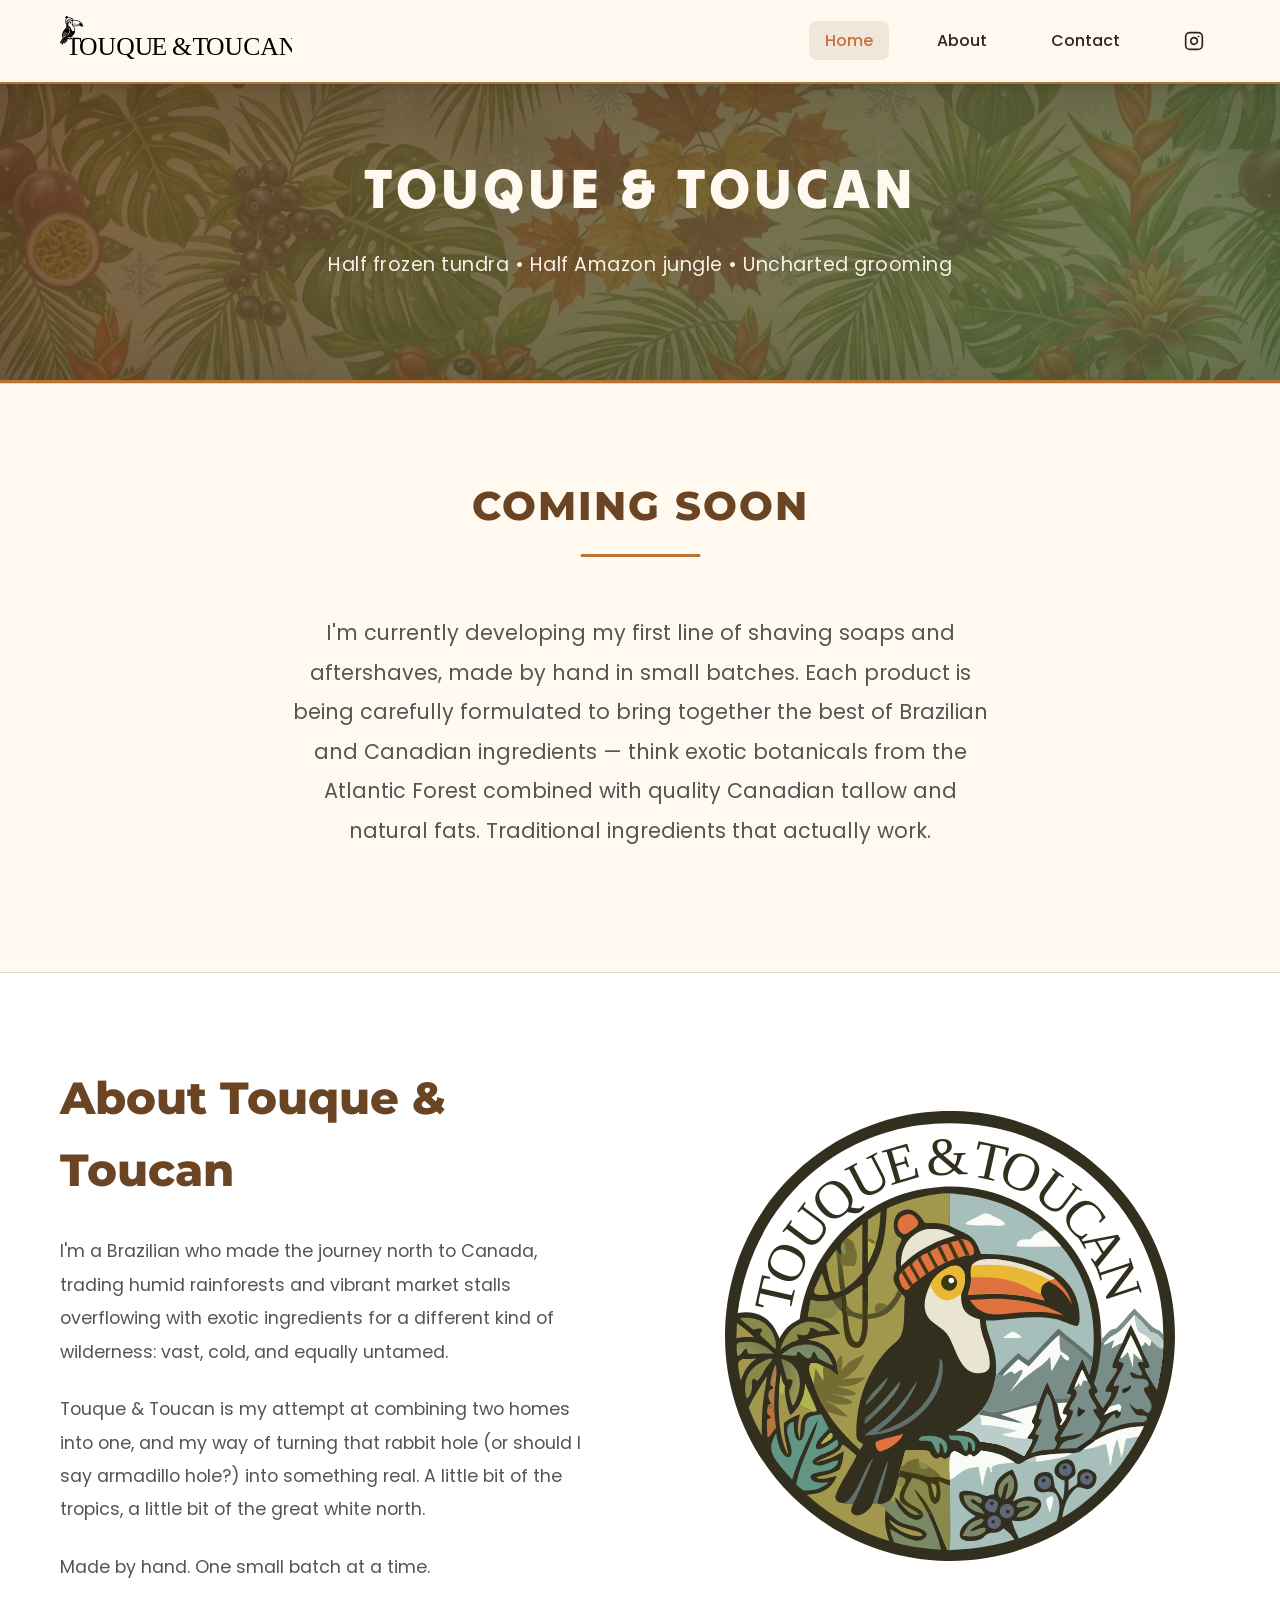
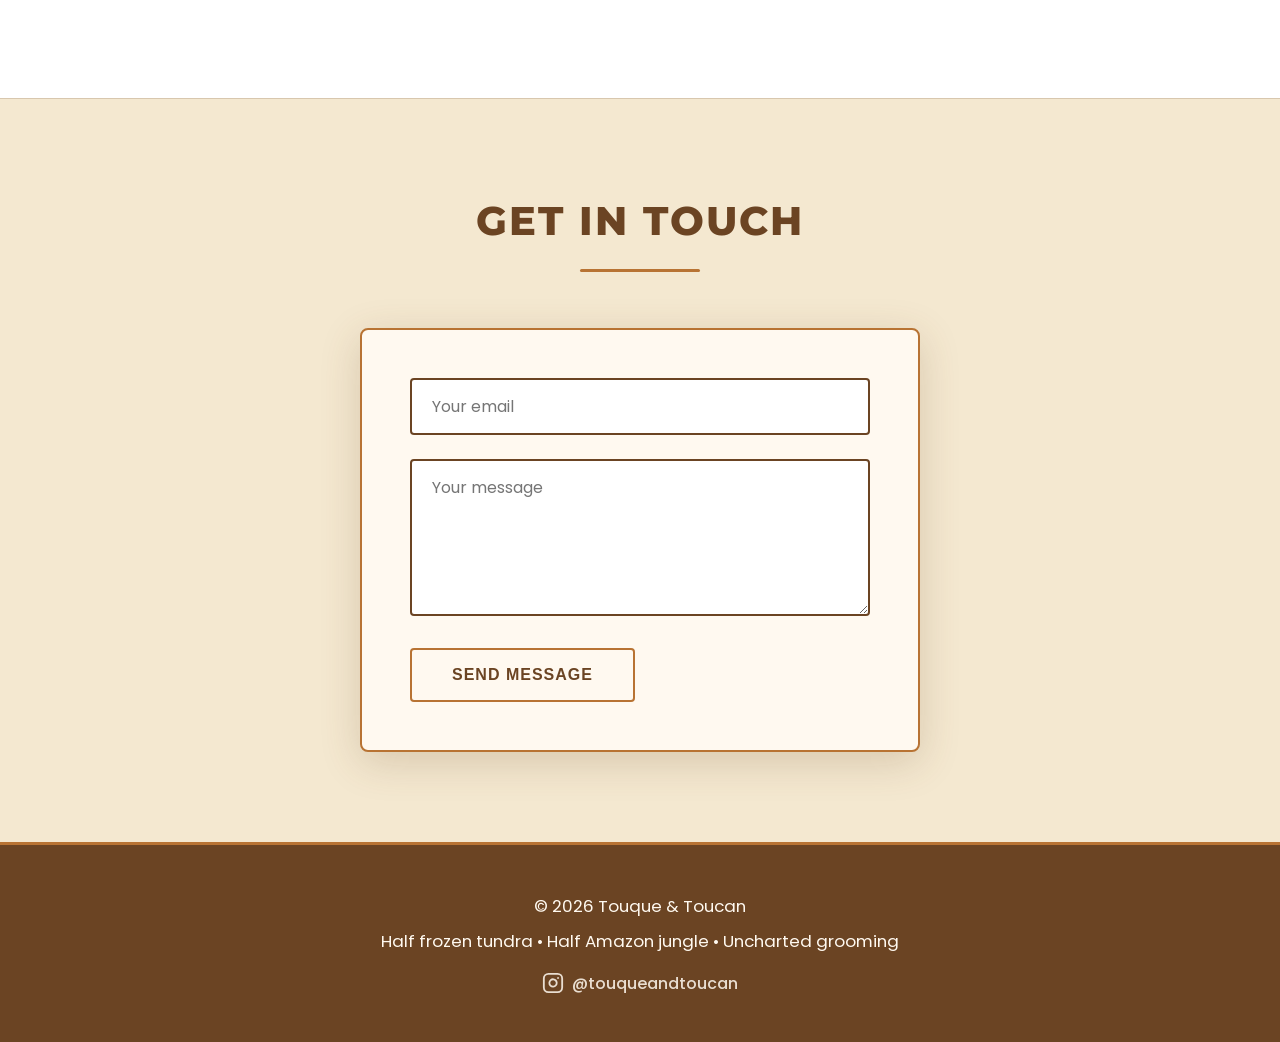
==== commit 67147f25: "Add files via upload" ====
--- a/index.html
+++ b/index.html
@@ -4,7 +4,7 @@
 <head>
     <meta charset="UTF-8">
     <meta name="viewport" content="width=device-width, initial-scale=1.0">
-    <title>Touque & Toucan - Premium Men's Grooming Supplies | Shaving Soaps & Aftershaves</title>
+    <title>Touque & Toucan | Small Batch Shaving Soaps, Made by Hand</title>
 
     <!-- SEO Meta Tags -->
     <meta name="description"
@@ -18,18 +18,21 @@
     <!-- Open Graph / Facebook -->
     <meta property="og:type" content="website">
     <meta property="og:url" content="https://touqueandtoucan.com/">
-    <meta property="og:title" content="Touque & Toucan - Premium Men's Grooming Supplies">
+    <meta property="og:site_name" content="Touque & Toucan">
+    <meta property="og:title" content="Touque & Toucan | Small Batch Shaving Soaps, Made by Hand">
     <meta property="og:description"
         content="Brazilian-Canadian men's grooming products. Handcrafted shaving soaps and aftershaves inspired by adventure and classic exploration.">
     <meta property="og:image" content="https://touqueandtoucan.com/touqueandtoucan.png">
+    <meta property="og:image:alt" content="Touque & Toucan Logo">
 
     <!-- Twitter -->
-    <meta property="twitter:card" content="summary_large_image">
-    <meta property="twitter:url" content="https://touqueandtoucan.com/">
-    <meta property="twitter:title" content="Touque & Toucan - Premium Men's Grooming Supplies">
-    <meta property="twitter:description"
+    <meta name="twitter:card" content="summary_large_image">
+    <meta name="twitter:url" content="https://touqueandtoucan.com/">
+    <meta name="twitter:title" content="Touque & Toucan | Small Batch Shaving Soaps, Made by Hand">
+    <meta name="twitter:description"
         content="Brazilian-Canadian men's grooming products. Handcrafted shaving soaps and aftershaves inspired by adventure.">
-    <meta property="twitter:image" content="https://touqueandtoucan.com/touqueandtoucan.png">
+    <meta name="twitter:image" content="https://touqueandtoucan.com/touqueandtoucan.png">
+    <meta name="twitter:image:alt" content="Touque & Toucan Logo">
 
     <!-- Canonical URL -->
     <link rel="canonical" href="https://touqueandtoucan.com/">
@@ -58,6 +61,9 @@
                     <li><a href="#home">Home</a></li>
                     <li><a href="#about">About</a></li>
                     <li><a href="#contact">Contact</a></li>
+                    <li><a href="https://www.instagram.com/touqueandtoucan" target="_blank" rel="noopener noreferrer" class="nav-instagram" aria-label="Instagram">
+                        <svg xmlns="http://www.w3.org/2000/svg" width="20" height="20" viewBox="0 0 24 24" fill="none" stroke="currentColor" stroke-width="2" stroke-linecap="round" stroke-linejoin="round" aria-hidden="true"><rect x="2" y="2" width="20" height="20" rx="5" ry="5"/><path d="M16 11.37A4 4 0 1 1 12.63 8 4 4 0 0 1 16 11.37z"/><line x1="17.5" y1="6.5" x2="17.51" y2="6.5"/></svg>
+                    </a></li>
                 </ul>
             </div>
         </nav>
@@ -67,7 +73,7 @@
     <section id="home" class="hero">
         <div class="hero-content">
             <h2>Touque & Toucan</h2>
-            <p>Half frozen tundra • Half Amazon jungle • 100% uncharted grooming</p>
+            <p>Half frozen tundra • Half Amazon jungle • Uncharted grooming</p>
         </div>
     </section>
 
@@ -76,10 +82,10 @@
         <div class="container">
             <h2 class="section-title">Coming Soon</h2>
             <div class="coming-soon-content">
-                <p class="coming-soon-text">I'm currently developing my first line of shaving soaps and aftershaves.
-                    Each product is being carefully formulated to bring together the best of Brazilian and Canadian
-                    ingredients - think exotic botanicals from the Atlantic Forest combined with quality Canadian tallow
-                    and natural fats. Traditional ingredients that actually work.</p>
+                <p class="coming-soon-text">I'm currently developing my first line of shaving soaps and aftershaves,
+                    made by hand in small batches. Each product is being carefully formulated to bring together the best
+                    of Brazilian and Canadian ingredients — think exotic botanicals from the Atlantic Forest combined
+                    with quality Canadian tallow and natural fats. Traditional ingredients that actually work.</p>
             </div>
         </div>
     </section>
@@ -98,6 +104,8 @@
                         hole (or should I say
                         armadillo hole?) into something real. A little bit of the tropics, a little bit of the great
                         white north.</p>
+
+                    <p>Made by hand. One small batch at a time.</p>
                 </div>
                 <div class="about-image">
                     <div class="image-placeholder">
@@ -113,24 +121,18 @@
         <div class="container">
             <h2 class="section-title">Get in Touch</h2>
             <div class="contact-content">
-                <div class="info-item">
-                    <div class="info-icon">
-                        <svg viewBox="0 0 24 24" fill="none" stroke="currentColor" stroke-width="1.8"
-                            stroke-linecap="round" stroke-linejoin="round" width="28" height="28" aria-hidden="true">
-                            <path d="M4 4h16c1.1 0 2 .9 2 2v12c0 1.1-.9 2-2 2H4c-1.1 0-2-.9-2-2V6c0-1.1.9-2 2-2z" />
-                            <polyline points="22,6 12,13 2,6" />
-                        </svg>
+                <form class="contact-form" action="https://formspree.io/f/myknryez" method="POST">
+                    <div class="form-group">
+                        <input type="email" name="email" placeholder="Your email" required>
                     </div>
-                    <div>
-                        <h3>Email</h3>
-                        <a href="mailto:jp@touquetoucan.com">jp@touquetoucan.com</a>
+                    <div class="form-group">
+                        <textarea name="message" rows="5" placeholder="Your message" required></textarea>
                     </div>
-                </div>
-                <div class="info-message">
-                    <h3>Let's Connect</h3>
-                    <p>Have questions about the products? Want to know more about the Brazilian-Canadian connection? Or
-                        maybe you just want to chat about those old adventure movies? I'd love to hear from you.</p>
-                </div>
+                    <button type="submit" class="btn btn-primary">Send Message</button>
+                    <p class="form-success"
+                        style="display:none; margin-top: 1rem; color: var(--leather-brown); font-weight: 500;">Thanks!
+                        I'll get back to you soon.</p>
+                </form>
             </div>
         </div>
     </section>
@@ -139,7 +141,13 @@
     <footer>
         <div class="container">
             <p>&copy; 2026 Touque & Toucan</p>
-            <p>Half frozen tundra • Half Amazon jungle</p>
+            <p>Half frozen tundra • Half Amazon jungle • Uncharted grooming</p>
+            <div class="social-links">
+                <a href="https://www.instagram.com/touqueandtoucan" target="_blank" rel="noopener noreferrer" class="social-link" aria-label="Touque &amp; Toucan on Instagram">
+                    <svg xmlns="http://www.w3.org/2000/svg" width="22" height="22" viewBox="0 0 24 24" fill="none" stroke="currentColor" stroke-width="2" stroke-linecap="round" stroke-linejoin="round" aria-hidden="true"><rect x="2" y="2" width="20" height="20" rx="5" ry="5"/><path d="M16 11.37A4 4 0 1 1 12.63 8 4 4 0 0 1 16 11.37z"/><line x1="17.5" y1="6.5" x2="17.51" y2="6.5"/></svg>
+                    @touqueandtoucan
+                </a>
+            </div>
         </div>
     </footer>
 
--- a/styles.css
+++ b/styles.css
@@ -84,6 +84,7 @@
     display: flex;
     list-style: none;
     gap: 2rem;
+    align-items: center;
 }
 
 .nav-menu a {
@@ -104,6 +105,19 @@
     background: rgba(107, 68, 35, 0.2);
     color: var(--rust-orange);
     transform: scale(0.96);
+}
+
+.nav-instagram {
+    display: flex;
+    align-items: center;
+    color: var(--dark-text);
+    transition: color 0.3s ease, transform 0.2s ease;
+}
+
+.nav-instagram:hover {
+    color: var(--rust-orange);
+    background: transparent !important;
+    transform: scale(1.15);
 }
 
 /* Hero Section */
@@ -387,9 +401,13 @@
 }
 
 .contact-content {
-    display: grid;
-    grid-template-columns: 1fr 1fr;
-    gap: 4rem;
+    display: flex;
+    justify-content: center;
+}
+
+.contact-form {
+    width: 100%;
+    max-width: 560px;
 }
 
 .contact-info {
@@ -501,6 +519,26 @@
 footer p {
     margin: 0.5rem 0;
     font-size: 1.05rem;
+}
+
+.social-links {
+    margin-top: 1rem;
+}
+
+.social-link {
+    display: inline-flex;
+    align-items: center;
+    gap: 0.5rem;
+    color: var(--cream);
+    text-decoration: none;
+    font-size: 1rem;
+    font-weight: 500;
+    opacity: 0.85;
+    transition: opacity 0.2s ease;
+}
+
+.social-link:hover {
+    opacity: 1;
 }
 
 /* Hero Samples Section */
